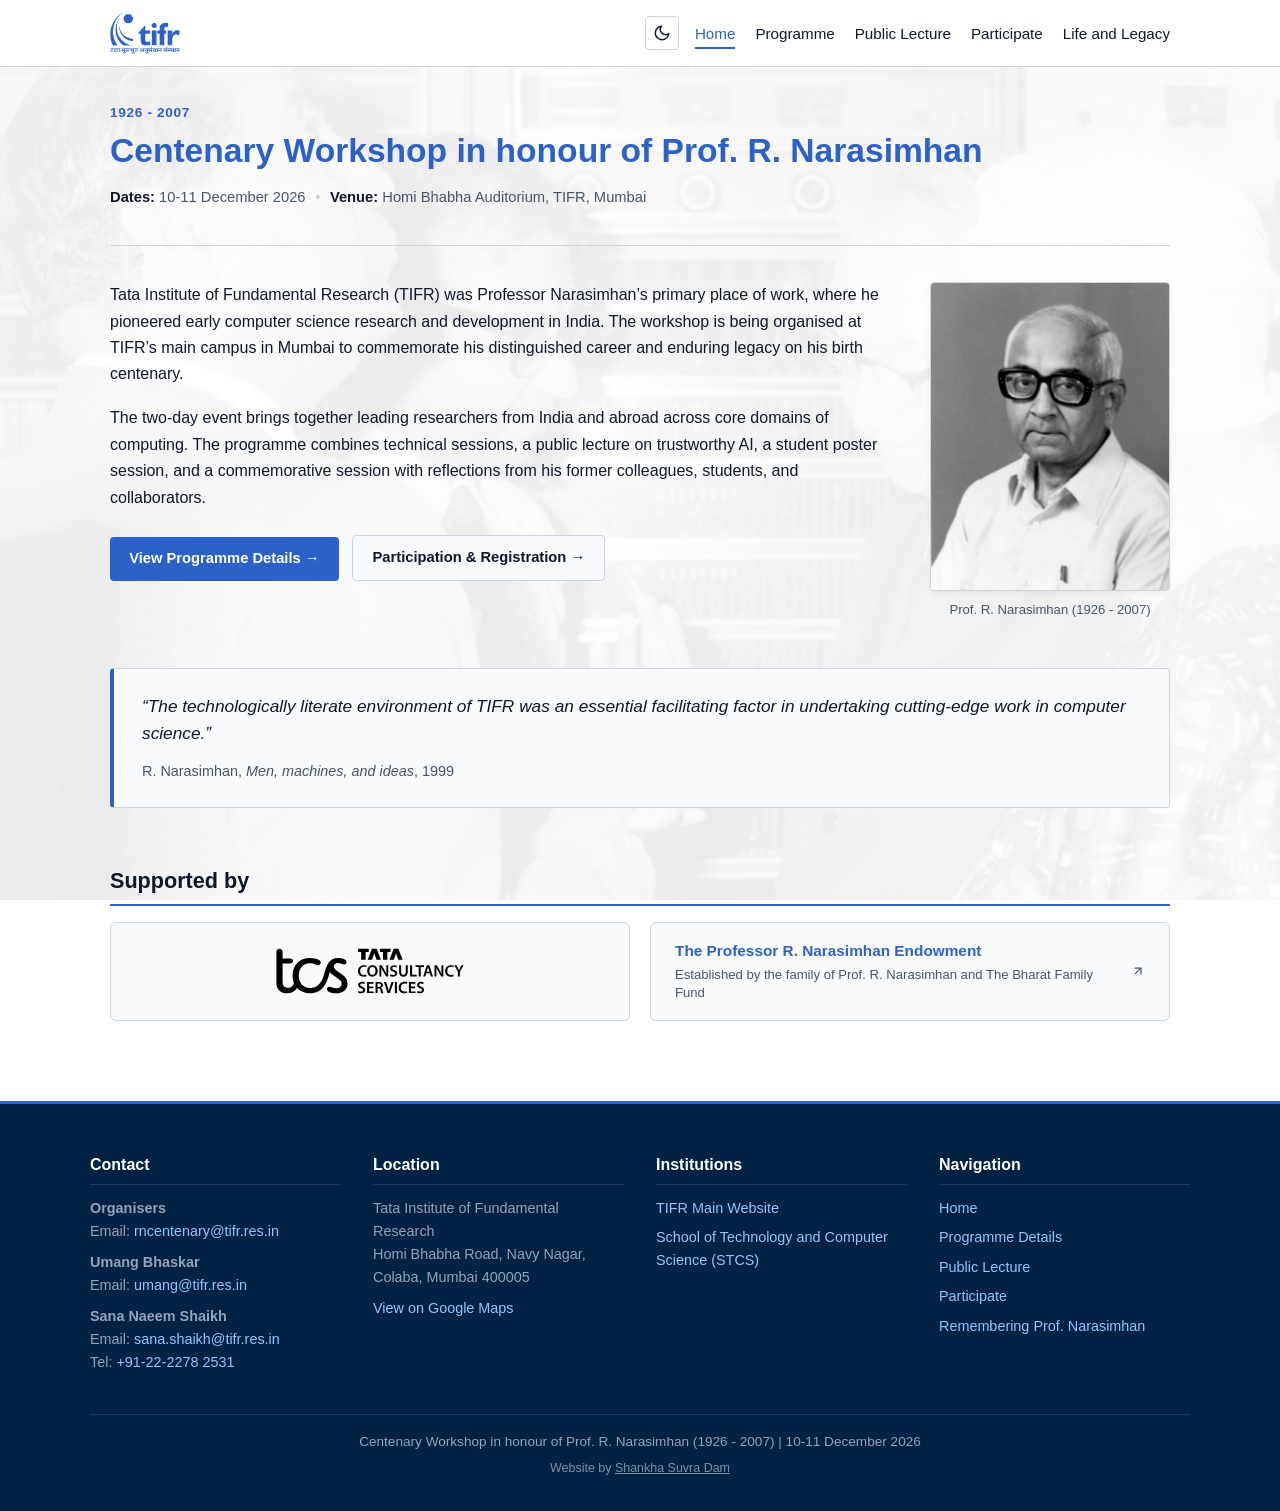
==== index.html @ ae679cc5 "🏳️add institutional colour (dark blue) + fix favicon" ====
<!doctype html>
<html lang="en" data-theme="light">
    <head>
        <meta charset="UTF-8" />
        <meta name="viewport" content="width=device-width, initial-scale=1.0" />
        <title>Centenary Workshop: Prof. R. Narasimhan (1926 - 2007) | TIFR Mumbai</title>
        <link rel="icon" type="image/svg+xml" href="assets/tifr-favicon.svg" id="site-favicon" />
        <link rel="stylesheet" href="css/style.css" />
    </head>
    <body data-page="home">
        <header class="site-header">
            <div class="nav-container">
                <a href="index.html" class="brand-link">
                    <img id="brand-logo" class="brand-logo" src="assets/tifr-logo-light.svg" alt="TIFR Logo" />
                </a>

                <div class="nav-controls">
                    <!-- Theme toggle: visible by default on both desktop and mobile -->
                    <button id="theme-toggle" class="theme-toggle-btn" type="button" aria-label="Switch to dark theme">
                        <!-- Sun icon (visible in dark mode) -->
                        <svg
                            class="theme-icon icon-sun"
                            width="18"
                            height="18"
                            viewBox="0 0 24 24"
                            fill="none"
                            stroke="currentColor"
                            stroke-width="2"
                            stroke-linecap="round"
                            stroke-linejoin="round"
                            aria-hidden="true"
                        >
                            <circle cx="12" cy="12" r="5"></circle>
                            <line x1="12" y1="1" x2="12" y2="3"></line>
                            <line x1="12" y1="21" x2="12" y2="23"></line>
                            <line x1="4.22" y1="4.22" x2="5.64" y2="5.64"></line>
                            <line x1="18.36" y1="18.36" x2="19.78" y2="19.78"></line>
                            <line x1="1" y1="12" x2="3" y2="12"></line>
                            <line x1="21" y1="12" x2="23" y2="12"></line>
                            <line x1="4.22" y1="19.78" x2="5.64" y2="18.36"></line>
                            <line x1="18.36" y1="5.64" x2="19.78" y2="4.22"></line>
                        </svg>
                        <!-- Moon crescent icon (visible in light mode) -->
                        <svg
                            class="theme-icon icon-moon"
                            width="18"
                            height="18"
                            viewBox="0 0 24 24"
                            fill="none"
                            stroke="currentColor"
                            stroke-width="2"
                            stroke-linecap="round"
                            stroke-linejoin="round"
                            aria-hidden="true"
                        >
                            <path d="M21 12.79A9 9 0 1 1 11.21 3 7 7 0 0 0 21 12.79z"></path>
                        </svg>
                    </button>

                    <!-- Mobile hamburger: only visible on smaller viewports -->
                    <button
                        id="menu-toggle"
                        class="mobile-menu-toggle"
                        type="button"
                        aria-label="Toggle menu"
                        aria-expanded="false"
                    >
                        &#9776;
                    </button>

                    <nav>
                        <ul id="primary-nav" class="nav-menu">
                            <li><a href="index.html" class="active">Home</a></li>
                            <li><a href="programme.html">Programme</a></li>
                            <li><a href="public-lecture.html">Public Lecture</a></li>
                            <li><a href="participate.html">Participate</a></li>
                            <li><a href="remembering.html">Life and Legacy</a></li>
                        </ul>
                    </nav>
                </div>
            </div>
        </header>

        <main id="main-content">
            <!-- Notice container controlled by js/notices.js -->
            <div id="notices-mount"></div>

            <header class="home-hero">
                <div class="hero-badge">1926 - 2007</div>
                <h1 class="hero-title">Centenary Workshop in honour of Prof. R. Narasimhan</h1>
                <div class="programme-details-bar">
                    <span class="detail-item"><strong>Dates:</strong> 10-11 December 2026</span>
                    <span class="detail-bullet" aria-hidden="true">&bull;</span>
                    <span class="detail-item"><strong>Venue:</strong> Homi Bhabha Auditorium, TIFR, Mumbai</span>
                </div>
            </header>

            <section class="home-intro-section">
                <div class="home-intro-text">
                    <p>
                        Tata Institute of Fundamental Research (TIFR) was Professor Narasimhan’s primary place of work,
                        where he pioneered early computer science research and development in India. The workshop is
                        being organised at TIFR’s main campus in Mumbai to commemorate his distinguished career and
                        enduring legacy on his birth centenary.
                    </p>
                    <p>
                        The two-day event brings together leading researchers from India and abroad across core domains
                        of computing. The programme combines technical sessions, a public lecture on trustworthy AI, a
                        student poster session, and a commemorative session with reflections from his former colleagues,
                        students, and collaborators.
                    </p>

                    <div class="home-action-row">
                        <a href="programme.html" class="btn-primary">View Programme Details &rarr;</a>
                        <a href="participate.html" class="btn-secondary">Participation & Registration &rarr;</a>
                    </div>
                </div>

                <div class="profile-figure-wrap">
                    <img src="assets/r_narasimhan_photo.jpg" alt="Prof. R. Narasimhan" class="profile-main-photo" />
                    <p class="figure-caption">Prof. R. Narasimhan (1926 - 2007)</p>
                </div>
            </section>

            <!-- Narasimhan Quote Block -->
            <section class="quote-section">
                <blockquote class="narasimhan-quote">
                    <p>
                        “The technologically literate environment of TIFR was an essential facilitating factor in
                        undertaking cutting-edge work in computer science.”
                    </p>
                    <cite>R. Narasimhan, <em>Men, machines, and ideas</em>, 1999</cite>
                </blockquote>
            </section>

            <!-- Dynamic Sponsors Strip -->
            <div id="sponsors-mount"></div>
        </main>

        <footer class="site-footer">
            <div class="footer-container">
                <div class="footer-col">
                    <h4>Contact</h4>
                    <p>
                        <strong>Organisers</strong><br />Email:
                        <a href="mailto:rncentenary@tifr.res.in">rncentenary@tifr.res.in</a>
                    </p>

                    <p>
                        <strong>Umang Bhaskar</strong><br />Email:
                        <a href="mailto:umang@tifr.res.in">umang@tifr.res.in</a>
                    </p>
                    <p>
                        <strong>Sana Naeem Shaikh</strong><br />Email:
                        <a href="mailto:sana.shaikh@tifr.res.in">sana.shaikh@tifr.res.in</a><br />Tel:
                        <a href="tel:+912222782531">+91-22-2278 2531</a>
                    </p>
                </div>

                <div class="footer-col">
                    <h4>Location</h4>
                    <p>
                        Tata Institute of Fundamental Research<br />Homi Bhabha Road, Navy Nagar, Colaba, Mumbai 400005
                    </p>
                    <p>
                        <a href="https://maps.app.goo.gl/NHsNqvXtUPAAAsdW9" target="_blank" rel="noopener noreferrer"
                            >View on Google Maps</a
                        >
                    </p>
                </div>

                <div class="footer-col">
                    <h4>Institutions</h4>
                    <ul>
                        <li>
                            <a href="https://www.tifr.res.in" target="_blank" rel="noopener noreferrer"
                                >TIFR Main Website</a
                            >
                        </li>
                        <li>
                            <a href="https://www.tcs.tifr.res.in/web/" target="_blank" rel="noopener noreferrer"
                                >School of Technology and Computer Science (STCS)</a
                            >
                        </li>
                    </ul>
                </div>

                <div class="footer-col">
                    <h4>Navigation</h4>
                    <ul>
                        <li><a href="index.html">Home</a></li>
                        <li><a href="programme.html">Programme Details</a></li>
                        <li><a href="public-lecture.html">Public Lecture</a></li>
                        <li><a href="participate.html">Participate</a></li>
                        <li><a href="remembering.html">Remembering Prof. Narasimhan</a></li>
                    </ul>
                </div>
            </div>

            <div class="footer-bottom">
                <p>Centenary Workshop in honour of Prof. R. Narasimhan (1926 - 2007) | 10-11 December 2026</p>
                <p class="footer-credit">
                    Website by
                    <a href="https://spidermath.github.io/" target="_blank" rel="noopener noreferrer"
                        >Shankha Suvra Dam</a
                    >
                </p>
            </div>
        </footer>

        <script src="js/theme.js"></script>
        <script src="js/notices.js"></script>
        <script src="js/data.js"></script>
        <script src="js/sponsors.js"></script>
    </body>
</html>
---- css/style.css ----
/* Color tokens and theme variables */
:root {
  /* Institutional Blue */
  --color-tifr-blue: #2c61c8;
  /* Interactive accents and hovers */
  --color-accent-blue: #2c61c8;
  --color-accent-hover: #1f4bb0;

  /* Light theme defaults */
  --bg-page: #ffffff;
  --bg-surface: #f8fafc;
  --text-main: #0f172a;
  --text-muted: #475569;
  --border-color: #cbd5e1;
  --nav-bg: #ffffff;
  --footer-bg: #002244;
  --footer-text: #e2e8f0;
  --footer-muted: #94a3b8;
}

[data-theme="dark"] {
  --bg-page: #18202c;
  --bg-surface: #222c3c;
  --text-main: #f1f5f9;
  --text-muted: #94a3b8;
  --border-color: #334155;
  --nav-bg: #18202c;
  --footer-bg: #101620;
  --footer-text: #f1f5f9;
  --footer-muted: #94a3b8;
}

/* Reset and base typography */
* {
  box-sizing: border-box;
  margin: 0;
  padding: 0;
}

body {
  font-family: -apple-system, BlinkMacSystemFont, "Segoe UI", Roboto, Helvetica, Arial, sans-serif;
  background-color: var(--bg-page);
  color: var(--text-main);
  line-height: 1.6;
  min-height: 100vh;
  display: flex;
  flex-direction: column;
}

main {
  flex: 1;
  width: 100%;
  max-width: 1100px;
  margin: 0 auto;
  padding: 2rem 1.25rem;
}

a {
  color: var(--color-accent-blue);
  text-decoration: none;
}

a:hover,
a:focus {
  text-decoration: underline;
}

/* Navbar */
.site-header {
  background-color: var(--nav-bg);
  border-bottom: 1px solid var(--border-color);
  position: sticky;
  top: 0;
  z-index: 100;
}

.nav-container {
  max-width: 1100px;
  margin: 0 auto;
  padding: 0.75rem 1.25rem;
  display: flex;
  align-items: center;
  justify-content: space-between;
}

.brand-link {
  display: flex;
  align-items: center;
}

.brand-logo {
  height: 42px;
  width: auto;
  display: block;
}

.nav-controls {
  display: flex;
  align-items: center;
  gap: 1rem;
}

.nav-menu {
  display: flex;
  list-style: none;
  gap: 1.25rem;
  align-items: center;
}

.nav-menu a {
  color: var(--text-main);
  font-size: 0.95rem;
  font-weight: 500;
  padding: 0.35rem 0;
}

.nav-menu a:hover,
.nav-menu a.active {
  color: var(--color-accent-blue);
  text-decoration: none;
  border-bottom: 2px solid var(--color-accent-blue);
}

/* Theme button: permanently visible on desktop and mobile */
.theme-toggle-btn {
  background: none;
  border: 1px solid var(--border-color);
  color: var(--text-main);
  padding: 0.45rem;
  border-radius: 4px;
  cursor: pointer;
  display: inline-flex;
  align-items: center;
  justify-content: center;
  line-height: 0;
}

.theme-toggle-btn:hover {
  border-color: var(--color-accent-blue);
  color: var(--color-accent-blue);
}

.theme-icon {
  display: block;
}

[data-theme="light"] .icon-sun {
  display: none;
}

[data-theme="light"] .icon-moon {
  display: block;
}

[data-theme="dark"] .icon-sun {
  display: block;
}

[data-theme="dark"] .icon-moon {
  display: none;
}

/* Mobile hamburger button */
.mobile-menu-toggle {
  display: none;
  background: none;
  border: 1px solid var(--border-color);
  color: var(--text-main);
  padding: 0.4rem 0.65rem;
  border-radius: 4px;
  font-size: 1rem;
  cursor: pointer;
}

/* Footer */
.site-footer {
  background-color: var(--footer-bg);
  color: var(--footer-text);
  border-top: 3px solid var(--color-tifr-blue);
  padding: 3rem 1.25rem 2rem;
  font-size: 0.9rem;
}

.footer-container {
  max-width: 1100px;
  margin: 0 auto;
  display: grid;
  grid-template-columns: repeat(auto-fit, minmax(240px, 1fr));
  gap: 2rem;
}

.footer-col h4 {
  font-size: 1rem;
  margin-bottom: 0.75rem;
  color: #ffffff;
  border-bottom: 1px solid #1e3a5f;
  padding-bottom: 0.4rem;
}

.footer-col p {
  color: var(--footer-muted);
  margin-bottom: 0.5rem;
}

.footer-col ul {
  list-style: none;
}

.footer-col ul li {
  margin-bottom: 0.4rem;
}

.footer-col a {
  color: #93c5fd;
}

.footer-col a:hover {
  text-decoration: underline;
}

.footer-bottom {
    max-width: 1100px;
    margin: 2rem auto 0;
    padding-top: 1rem;
    border-top: 1px solid #1e3a5f;
    text-align: center;
    color: var(--footer-muted);
    font-size: 0.85rem;
}

.footer-credit {
    margin-top: 0.35rem;
    font-size: 0.78rem;
    color: var(--footer-muted);
    opacity: 0.85;
}

.footer-credit a {
    color: var(--footer-muted);
    text-decoration: underline;
}

.footer-credit a:hover {
    color: #ffffff;
}

/* Mobile responsive layout */
@media (max-width: 768px) {
  .mobile-menu-toggle {
    display: block;
  }

  .nav-menu {
    display: none;
    position: absolute;
    top: 100%;
    left: 0;
    width: 100%;
    background-color: var(--nav-bg);
    border-bottom: 1px solid var(--border-color);
    flex-direction: column;
    align-items: flex-start;
    padding: 1rem 1.25rem;
    gap: 0.75rem;
  }

  .nav-menu.open {
    display: flex;
  }

  .nav-menu a {
    width: 100%;
    padding: 0.5rem 0;
  }
}

/* Programme Page Layout */
.programme-header {
  margin-bottom: 2rem;
  padding-bottom: 1.25rem;
  border-bottom: 1px solid var(--border-color);
}

.page-title {
  font-size: 1.85rem;
  color: var(--color-tifr-blue);
  margin-bottom: 0.35rem;
}

[data-theme="dark"] .page-title {
  color: #93c5fd;
}

.programme-details-bar {
  display: flex;
  flex-wrap: wrap;
  align-items: center;
  gap: 0.6rem;
  color: var(--text-muted);
  font-size: 0.92rem;
  margin-bottom: 1rem;
}

.detail-item strong {
  color: var(--text-main);
}

.detail-bullet {
  color: var(--border-color);
}

.section-jump-nav {
  display: inline-flex;
  align-items: center;
  gap: 0.5rem;
  font-size: 0.9rem;
  background-color: var(--bg-surface);
  border: 1px solid var(--border-color);
  padding: 0.35rem 0.75rem;
  border-radius: 3px;
}

.section-jump-nav span {
  color: var(--text-muted);
}

.jump-separator {
  color: var(--border-color);
}

.programme-block {
  margin-bottom: 3rem;
}

.section-heading {
  font-size: 1.35rem;
  color: var(--text-main);
  margin-bottom: 1rem;
  padding-bottom: 0.35rem;
  border-bottom: 2px solid var(--color-accent-blue);
}

/* Compact Timetable Schedule */
.day-group {
  margin-bottom: 2rem;
}

.day-title {
  font-size: 1.05rem;
  font-weight: 600;
  background-color: var(--bg-surface);
  padding: 0.5rem 0.75rem;
  border: 1px solid var(--border-color);
  border-bottom: none;
  color: var(--text-main);
}

.timetable {
  width: 100%;
  border-collapse: collapse;
  font-size: 0.92rem;
  border: 1px solid var(--border-color);
}

.timetable tr {
  border-bottom: 1px solid var(--border-color);
}

.timetable tr:last-child {
  border-bottom: none;
}

.timetable td {
  padding: 0.55rem 0.75rem;
  vertical-align: top;
}

.timetable-time {
  width: 130px;
  font-weight: 600;
  color: var(--color-tifr-blue);
  white-space: nowrap;
  font-variant-numeric: tabular-nums;
  border-right: 1px solid var(--border-color);
}

[data-theme="dark"] .timetable-time {
  color: #93c5fd;
}

.timetable-title {
  color: var(--text-main);
}

.timetable-speaker {
  margin-top: 0.2rem;
  font-size: 0.85rem;
  color: var(--text-muted);
}

.timetable-speaker a {
  color: var(--color-accent-blue);
}

/* Style for break rows (lunch, tea) */
.timetable tr.break-row {
  background-color: var(--bg-surface);
}

.timetable tr.break-row .timetable-title {
  color: var(--text-muted);
  font-style: italic;
}

/* Confirmed Speakers Directory */
.speakers-grid {
  display: grid;
  grid-template-columns: repeat(auto-fill, minmax(220px, 1fr));
  gap: 1rem;
}

.speaker-card {
  background-color: var(--bg-surface);
  border: 1px solid var(--border-color);
  border-radius: 6px;
  padding: 1.1rem 0.85rem;
  display: flex;
  flex-direction: column;
  align-items: center;
  text-align: center;
  transition: outline 0.15s ease, border-color 0.15s ease;
}

.speaker-card.highlighted {
  border-color: var(--color-accent-blue);
  outline: 2px solid var(--color-accent-blue);
}

.speaker-photo {
  width: 100px;
  height: 100px;
  border-radius: 50%;
  object-fit: cover;
  background-color: var(--bg-page);
  margin-bottom: 0.75rem;
  border: 2px solid var(--color-accent-blue);
  padding: 3px;
}

.speaker-name {
  font-size: 0.95rem;
  font-weight: 600;
  color: var(--text-main);
  margin-bottom: 0.25rem;
  line-height: 1.3;
}

.speaker-web-pill {
  display: inline-flex;
  align-items: center;
  gap: 0.35rem;
  margin-top: 0.75rem;
  padding: 0.3rem 0.65rem;
  font-size: 0.78rem;
  font-weight: 500;
  color: var(--color-accent-blue);
  background-color: var(--bg-page);
  border: 1px solid var(--border-color);
  border-radius: 4px;
  text-decoration: none;
  transition: border-color 0.15s ease, background-color 0.15s ease;
}

.speaker-web-pill:hover {
  border-color: var(--color-accent-blue);
  background-color: var(--bg-surface);
  text-decoration: none;
}

.speaker-web-pill svg {
  flex-shrink: 0;
}

.speaker-affiliation {
  font-size: 0.82rem;
  color: var(--text-muted);
  line-height: 1.35;
}

@media (max-width: 600px) {
  .timetable-time {
    width: 105px;
    font-size: 0.85rem;
    padding: 0.5rem;
  }

  .timetable td {
    padding: 0.5rem;
  }

  .speakers-grid {
    grid-template-columns: repeat(2, 1fr);
  }
}

/* Participation Tracks Layout */
.participation-grid {
  display: grid;
  /* grid-template-columns: repeat(auto-fit, minmax(320px, 1fr)); */
  gap: 1.5rem;
  margin-top: 1rem;
}

.track-card {
  background-color: var(--bg-surface);
  border: 1px solid var(--border-color);
  border-radius: 6px;
  padding: 1.5rem;
  display: flex;
  flex-direction: column;
}

.track-title {
  font-size: 1.25rem;
  color: var(--text-main);
  margin-bottom: 0.6rem;
}

.track-description {
  font-size: 0.92rem;
  color: var(--text-muted);
  line-height: 1.5;
  margin-bottom: 1rem;
}

.track-policy-box {
  font-size: 0.88rem;
  background-color: var(--bg-page);
  border: 1px solid var(--border-color);
  border-left: 3px solid var(--border-color);
  padding: 0.75rem 0.9rem;
  border-radius: 3px;
  margin-bottom: 1.5rem;
  color: var(--text-main);
}

.poster-rules-list {
  padding-left: 1.25rem;
  margin-top: 0.5rem;
  display: flex;
  flex-direction: column;
  gap: 0.45rem;
}

.poster-rules-list li {
  line-height: 1.45;
}

.btn-primary {
  display: inline-block;
  text-align: center;
  background-color: var(--color-tifr-blue);
  color: #ffffff;
  padding: 0.65rem 1.2rem;
  border-radius: 4px;
  font-size: 0.92rem;
  font-weight: 600;
  text-decoration: none;
  margin-top: auto;
  transition: background-color 0.15s ease;
}

.btn-primary:hover,
.btn-primary:focus {
  background-color: var(--color-accent-hover);
  color: #ffffff;
  text-decoration: none;
}

[data-theme="dark"] .btn-primary {
  background-color: var(--color-accent-blue);
  color: #ffffff;
}

[data-theme="dark"] .btn-primary:hover {
  background-color: var(--color-accent-hover);
}

/* Venue Section Layout */
.venue-layout {
  display: grid;
  grid-template-columns: 1fr 1fr;
  gap: 1.5rem;
  align-items: start;
}

.venue-info h3 {
  font-size: 1.15rem;
  color: var(--text-main);
  margin-bottom: 0.4rem;
}

.venue-address {
  font-size: 0.92rem;
  color: var(--text-muted);
  line-height: 1.5;
  margin-bottom: 1rem;
}

.venue-notice {
  font-size: 0.88rem;
  background-color: var(--bg-surface);
  border: 1px solid var(--border-color);
  padding: 0.75rem;
  border-radius: 3px;
  color: var(--text-main);
  margin-bottom: 1rem;
}

.venue-links a {
  font-size: 0.92rem;
  font-weight: 500;
}

.map-wrapper {
  width: 100%;
  height: 280px;
  border: 1px solid var(--border-color);
  border-radius: 4px;
  overflow: hidden;
}

.map-wrapper iframe {
  width: 100%;
  height: 100%;
  border: 0;
  display: block;
}

/* Accommodation Table */
.accommodation-note {
    font-size: 0.92rem;
    color: var(--text-muted);
    margin-bottom: 1rem;
    line-height: 1.5;
}

.accommodation-regions-list {
    list-style: none;
    margin-bottom: 1.75rem;
    display: flex;
    flex-direction: column;
    gap: 0.55rem;
}

.accommodation-regions-list li {
    font-size: 0.92rem;
    color: var(--text-muted);
    line-height: 1.5;
    padding-left: 0.85rem;
    border-left: 2px solid var(--color-accent-blue);
}

.accommodation-regions-list li strong {
    color: var(--text-main);
}

.accommodation-subheading {
    font-size: 1.05rem;
    color: var(--color-tifr-blue);
    margin-top: 1.5rem;
    margin-bottom: 0.5rem;
}

[data-theme="dark"] .accommodation-subheading {
    color: #93c5fd;
}

.hotel-table {
    text-align: left;
}

.hotel-table th {
  background-color: var(--bg-surface);
  padding: 0.6rem 0.75rem;
  font-size: 0.88rem;
  font-weight: 600;
  border-bottom: 2px solid var(--border-color);
  color: var(--text-main);
}

.hotel-th-name { width: 45%; }
.hotel-th-area { width: 35%; }
.hotel-th-dist { width: 20%; }

@media (max-width: 768px) {
  .venue-layout {
    grid-template-columns: 1fr;
  }

  .map-wrapper {
    height: 240px;
  }
}

body {
  position: relative;
  /* Keep existing body rules */
}

body::before {
  content: "";
  position: fixed;
  top: 0;
  left: 0;
  width: 100vw;
  height: 100vh;
  z-index: -1;
  pointer-events: none;

  /* Path to the chosen archival image */
  background-image: url("../assets/narasimhan-at-tifr-1.jpg");
  background-size: cover;
  background-position: center center;
  background-repeat: no-repeat;
  filter: grayscale(100%);
  opacity: 0.08; /* Keeps the photo exceptionally faint like an architectural watermark */
}

/* Public Lecture Keynote Card */
.lecture-card {
  background-color: var(--bg-surface);
  border: 1px solid var(--border-color);
  border-top: 4px solid var(--color-tifr-blue);
  border-radius: 6px;
  padding: 2rem;
  margin-top: 1.5rem;
}

[data-theme="dark"] .lecture-card {
  border-top-color: var(--color-accent-blue);
}

.lecture-header {
  margin-bottom: 2rem;
  padding-bottom: 1.5rem;
  border-bottom: 1px solid var(--border-color);
}

.lecture-label {
  font-size: 0.85rem;
  font-weight: 600;
  text-transform: uppercase;
  letter-spacing: 0.05em;
  color: var(--color-accent-blue);
  margin-bottom: 0.5rem;
}

.lecture-title {
  font-size: 1.6rem;
  line-height: 1.35;
  color: var(--text-main);
  margin-bottom: 0.75rem;
}

.lecture-speaker-byline {
  display: flex;
  flex-direction: column;
  gap: 0.2rem;
  font-size: 1.05rem;
  color: var(--text-main);
}

.lecture-speaker-byline span {
  font-size: 0.92rem;
  color: var(--text-muted);
}

.lecture-section {
  margin-bottom: 2rem;
}

.lecture-section:last-child {
  margin-bottom: 0;
}

.lecture-section-heading {
  font-size: 1.15rem;
  color: var(--color-tifr-blue);
  margin-bottom: 0.75rem;
  padding-bottom: 0.25rem;
  border-bottom: 1px solid var(--border-color);
}

[data-theme="dark"] .lecture-section-heading {
  color: #93c5fd;
}

.lecture-abstract {
  font-size: 0.95rem;
  line-height: 1.65;
  color: var(--text-main);
}

/* Speaker Profile Layout */
.speaker-profile-layout {
  display: grid;
  grid-template-columns: 160px 1fr;
  gap: 2rem;
  align-items: start;
  margin-top: 1rem;
}

.speaker-profile-media {
  display: flex;
  flex-direction: column;
  align-items: center;
  gap: 0.75rem;
}

.speaker-profile-photo {
  width: 140px;
  height: 140px;
  border-radius: 50%;
  object-fit: cover;
  background-color: var(--bg-page);
  border: 3px solid var(--color-accent-blue);
  padding: 4px;
}

.speaker-profile-bio {
  font-size: 0.95rem;
  line-height: 1.65;
  color: var(--text-main);
}

.speaker-profile-bio p {
  margin-bottom: 0.85rem;
}

.speaker-profile-bio p:last-child {
  margin-bottom: 0;
}

@media (max-width: 640px) {
  .lecture-card {
    padding: 1.25rem;
  }

  .lecture-title {
    font-size: 1.35rem;
  }

  .speaker-profile-layout {
    grid-template-columns: 1fr;
    gap: 1.25rem;
  }

  .speaker-profile-media {
    flex-direction: row;
    justify-content: flex-start;
    gap: 1.25rem;
  }

  .speaker-profile-photo {
    width: 90px;
    height: 90px;
  }
}

/* Announcement Banners */
.notices-container {
  display: flex;
  flex-direction: column;
  gap: 0.75rem;
  margin-bottom: 2rem;
}

.announcement-banner {
  background-color: var(--bg-surface);
  border: 1px solid var(--border-color);
  border-left: 4px solid var(--color-accent-blue);
  border-radius: 4px;
  padding: 0.65rem 1rem;
  display: flex;
  align-items: center;
  gap: 0.75rem;
  font-size: 0.92rem;
}

.announcement-tag {
  background-color: var(--color-accent-blue);
  color: #ffffff;
  font-size: 0.75rem;
  font-weight: 700;
  text-transform: uppercase;
  letter-spacing: 0.04em;
  padding: 0.15rem 0.5rem;
  border-radius: 3px;
  flex-shrink: 0;
}

.announcement-text {
  color: var(--text-main);
  line-height: 1.45;
}

.announcement-text a {
  color: var(--color-accent-blue);
  font-weight: 500;
  text-decoration: underline;
}

.announcement-text a:hover {
  color: var(--color-accent-hover);
}

/* Home Hero Section */
.home-hero {
  margin-bottom: 2.25rem;
  padding-bottom: 1.25rem;
  border-bottom: 1px solid var(--border-color);
}

.hero-badge {
  display: inline-block;
  font-size: 0.85rem;
  font-weight: 600;
  color: var(--color-accent-blue);
  letter-spacing: 0.05em;
  margin-bottom: 0.4rem;
}

.hero-title {
  font-size: 2.1rem;
  line-height: 1.25;
  color: var(--color-tifr-blue);
  margin-bottom: 0.85rem;
}

[data-theme="dark"] .hero-title {
  color: #93c5fd;
}

/* Home Intro Section */
.home-intro-section {
  display: grid;
  grid-template-columns: 1fr 240px;
  gap: 2.5rem;
  align-items: start;
  margin-bottom: 3rem;
}

.profile-figure-wrap {
  text-align: center;
}

.profile-main-photo {
  width: 100%;
  max-width: 240px;
  height: auto;
  border-radius: 4px;
  border: 1px solid var(--border-color);
  box-shadow: 0 2px 6px rgba(0, 0, 0, 0.06);
  background-color: var(--bg-surface);
  display: block;
}

.figure-caption {
  font-size: 0.82rem;
  color: var(--text-muted);
  margin-top: 0.5rem;
}

.home-intro-text p {
  font-size: 1rem;
  line-height: 1.65;
  color: var(--text-main);
  margin-bottom: 1.1rem;
}

.home-action-row {
  display: flex;
  flex-wrap: wrap;
  gap: 0.85rem;
  margin-top: 1.5rem;
}

.btn-secondary {
  display: inline-block;
  text-align: center;
  background-color: var(--bg-surface);
  color: var(--text-main);
  border: 1px solid var(--border-color);
  padding: 0.65rem 1.2rem;
  border-radius: 4px;
  font-size: 0.92rem;
  font-weight: 600;
  text-decoration: none;
  transition: border-color 0.15s ease, background-color 0.15s ease;
}

.btn-secondary:hover,
.btn-secondary:focus {
  border-color: var(--color-accent-blue);
  background-color: var(--bg-page);
  color: var(--color-accent-blue);
  text-decoration: none;
}

/* Quote Section */
.quote-section {
  margin-top: 2rem;
  margin-bottom: 2rem;
}

.narasimhan-quote {
  background-color: var(--bg-surface);
  border: 1px solid var(--border-color);
  border-left: 4px solid var(--color-tifr-blue);
  border-radius: 4px;
  padding: 1.5rem 1.75rem;
}

[data-theme="dark"] .narasimhan-quote {
  border-left-color: var(--color-accent-blue);
}

.narasimhan-quote p {
  font-size: 1.08rem;
  font-style: italic;
  line-height: 1.6;
  color: var(--text-main);
  margin-bottom: 0.75rem;
}

.narasimhan-quote cite {
  display: block;
  font-size: 0.9rem;
  font-style: normal;
  color: var(--text-muted);
}

/* Responsive adjustments for home */
@media (max-width: 768px) {
  .home-intro-section {
    grid-template-columns: 1fr;
    gap: 1.5rem;
  }

  .profile-figure-wrap {
    max-width: 200px;
    margin: 0 auto;
  }

  .hero-title {
    font-size: 1.65rem;
  }

  .announcement-banner {
    flex-direction: column;
    align-items: flex-start;
    gap: 0.4rem;
  }
}

/* Life and Legacy Page Layout */
.legacy-lead-text {
  font-size: 1.05rem;
  line-height: 1.65;
  color: var(--text-main);
  max-width: 900px;
}

.legacy-block {
  margin-bottom: 3rem;
}

/* Early Life + Portrait Layout */
.legacy-intro-wrap {
  overflow: hidden;
}

.legacy-portrait-figure {
  float: right;
  width: 200px;
  margin: 0.25rem 0 1rem 1.5rem;
  text-align: center;
}

.legacy-portrait-img {
  width: 100%;
  height: auto;
  border-radius: 4px;
  border: 1px solid var(--border-color);
  box-shadow: 0 2px 6px rgba(0, 0, 0, 0.06);
  background-color: var(--bg-surface);
  display: block;
}

.legacy-portrait-caption {
  font-size: 0.8rem;
  color: var(--text-muted);
  margin-top: 0.45rem;
}

.legacy-intro-wrap p {
  font-size: 0.98rem;
  line-height: 1.65;
  color: var(--text-main);
  margin-bottom: 1rem;
}

.legacy-intro-wrap p:last-child {
  margin-bottom: 0;
}

@media (max-width: 600px) {
  .legacy-portrait-figure {
    width: 135px;
    margin: 0.25rem 0 0.75rem 1rem;
  }
}

.legacy-body-text p {
  font-size: 0.98rem;
  line-height: 1.65;
  color: var(--text-main);
  margin-bottom: 1rem;
}

.legacy-body-text p:last-child {
  margin-bottom: 0;
}

/* Interspersed Pull Quotes */
.legacy-pull-quote {
  margin: 2.5rem 0;
  padding: 1.25rem 1.5rem;
  background-color: var(--bg-surface);
  border: 1px solid var(--border-color);
  border-left: 3px solid var(--color-accent-blue);
  border-radius: 4px;
}

.legacy-pull-quote .quote-rule {
  display: none;
}

.legacy-pull-quote blockquote p {
  font-size: 1.08rem;
  font-style: italic;
  line-height: 1.6;
  color: var(--text-main);
  margin-bottom: 0.5rem;
}

.legacy-pull-quote cite {
  display: block;
  font-size: 0.88rem;
  font-style: normal;
  color: var(--text-muted);
}

/* Smooth-Scrolling Archival Carousel */
.archival-carousel {
  background-color: var(--bg-surface);
  border: 1px solid var(--border-color);
  border-radius: 6px;
  overflow: hidden;
  max-width: 820px;
  margin: 0 auto;
}

.carousel-viewport {
  position: relative;
  width: 100%;
  height: 440px;
  background-color: #000000;
  overflow: hidden;
}

.carousel-track {
  display: flex;
  width: 100%;
  height: 100%;
  transition: transform 0.45s ease-in-out;
}

.carousel-slide {
  min-width: 100%;
  height: 100%;
  flex-shrink: 0;
  display: flex;
  align-items: center;
  justify-content: center;
}

.carousel-slide img {
  width: 100%;
  height: 100%;
  object-fit: contain;
  display: block;
}

.carousel-controls-bar {
  display: flex;
  justify-content: space-between;
  align-items: center;
  padding: 0.5rem 1rem;
  background-color: var(--bg-surface);
  border-top: 1px solid var(--border-color);
}

.carousel-btn {
  background: var(--bg-page);
  border: 1px solid var(--border-color);
  color: var(--text-main);
  padding: 0.35rem 0.85rem;
  border-radius: 3px;
  font-size: 0.85rem;
  cursor: pointer;
  transition: border-color 0.15s ease, color 0.15s ease;
}

.carousel-btn:hover {
  border-color: var(--color-accent-blue);
  color: var(--color-accent-blue);
}

.carousel-counter {
  font-size: 0.85rem;
  font-variant-numeric: tabular-nums;
  color: var(--text-muted);
}

.carousel-caption-container {
  padding: 0.75rem 1rem;
  background-color: var(--bg-page);
  border-top: 1px solid var(--border-color);
}

.carousel-caption-text {
  font-size: 0.88rem;
  line-height: 1.5;
  color: var(--text-muted);
  min-height: 2.7em;
}

/* Visual Vertical Timeline */
.visual-timeline {
  position: relative;
  padding-left: 2rem;
  margin-top: 1.5rem;
}

.visual-timeline::before {
  content: "";
  position: absolute;
  left: 6px;
  top: 6px;
  bottom: 6px;
  width: 2px;
  background-color: var(--border-color);
}

.timeline-node {
  position: relative;
  margin-bottom: 1.75rem;
}

.timeline-node:last-child {
  margin-bottom: 0;
}

.timeline-node::before {
  content: "";
  position: absolute;
  left: -2rem;
  top: 0.25rem;
  width: 14px;
  height: 14px;
  border-radius: 50%;
  background-color: var(--bg-page);
  border: 3px solid var(--color-accent-blue);
  box-sizing: border-box;
}

.timeline-year {
  font-weight: 700;
  font-size: 0.95rem;
  color: var(--color-accent-blue);
  font-variant-numeric: tabular-nums;
  margin-bottom: 0.15rem;
}

.timeline-text {
  font-size: 0.94rem;
  line-height: 1.45;
  color: var(--text-main);
}

@media (max-width: 768px) {
  .legacy-text-columns,
  .legacy-two-col,
  .commemorative-quotes-grid {
    grid-template-columns: 1fr;
    gap: 1.5rem;
  }

  .carousel-viewport {
    height: 280px;
  }
}

/* Umbrella Session Banner Row */
.umbrella-title {
  font-weight: 700;
  font-size: 0.98rem;
  color: var(--color-tifr-blue);
  margin-bottom: 0.45rem;
}

[data-theme="dark"] .umbrella-title {
  color: #93c5fd;
}

.subtalks-list {
  margin-top: 0.6rem;
  padding-left: 0.85rem;
  border-left: 2px solid var(--color-accent-blue);
  display: flex;
  flex-direction: column;
  gap: 0.85rem;
}

.subtalk-item {
  font-size: 0.9rem;
  line-height: 1.45;
}

.subtalk-title {
  color: var(--text-main);
  font-size: 0.92rem;
  line-height: 1.35;
}

.subtalk-speaker {
  font-size: 0.84rem;
  color: var(--text-muted);
  margin-top: 0.15rem;
}

.subtalk-speaker a {
  color: var(--color-accent-blue);
}

/* Collapsible Abstract */
.subtalk-abstract-details {
  margin-top: 0.25rem;
}

.subtalk-abstract-details summary {
  font-size: 0.78rem;
  color: var(--color-accent-blue);
  cursor: pointer;
  user-select: none;
  display: inline-block;
}

.subtalk-abstract-details summary:hover {
  text-decoration: underline;
}

.subtalk-abstract-body {
  margin-top: 0.35rem;
  padding: 0.5rem 0.75rem;
  background-color: var(--bg-page);
  border: 1px solid var(--border-color);
  border-radius: 3px;
  font-size: 0.82rem;
  line-height: 1.5;
  color: var(--text-muted);
}

/* Sponsorship & Institutional Support Grid */
.sponsors-section {
    margin-top: 3.5rem;
}

.sponsors-grid {
    display: grid;
    grid-template-columns: repeat(auto-fit, minmax(300px, 1fr));
    gap: 1.25rem;
    margin-top: 1rem;
}

.sponsor-card {
    background-color: var(--bg-surface);
    border: 1px solid var(--border-color);
    border-radius: 6px;
    padding: 1.15rem 1.5rem;
    min-height: 86px;
    display: flex;
    align-items: center;
    justify-content: space-between;
    text-decoration: none;
    transition: border-color 0.15s ease, background-color 0.15s ease;
}

.sponsor-card:hover {
    border-color: var(--color-accent-blue);
    background-color: var(--bg-page);
    text-decoration: none;
}

/* Optical crop frame for square logo SVGs */
.sponsor-logo-frame {
    width: 100%;
    height: 58px;
    display: flex;
    align-items: center;
    justify-content: center;
    overflow: hidden;
}

.sponsor-logo-img {
    width: 210px;
    height: 210px;
    flex-shrink: 0;
    object-fit: contain;
    display: block;
}

/* Theme-swapping for logos */
.logo-light {
    display: block;
}

.logo-dark {
    display: none;
}

[data-theme="dark"] .logo-light {
    display: none;
}

[data-theme="dark"] .logo-dark {
    display: block;
}

/* Endowment Typography Lockup */
.sponsor-text-lockup {
  display: flex;
  flex-direction: column;
  gap: 0.25rem;
}

.sponsor-card-title {
  font-size: 0.96rem;
  font-weight: 600;
  color: var(--color-tifr-blue);
  line-height: 1.35;
}

[data-theme="dark"] .sponsor-card-title {
  color: #93c5fd;
}

.sponsor-card-sub {
  font-size: 0.82rem;
  color: var(--text-muted);
  line-height: 1.35;
}

.sponsor-external-icon {
  flex-shrink: 0;
  color: var(--text-muted);
  margin-left: 0.75rem;
  transition: color 0.15s ease, transform 0.15s ease;
}

.sponsor-card:hover .sponsor-external-icon {
  color: var(--color-accent-blue);
  transform: translate(2px, -2px);
}

/* Mobile responsive adjustments */
@media (max-width: 680px) {
  .sponsors-grid {
    grid-template-columns: 1fr;
    gap: 0.85rem;
  }

  .sponsor-card {
    padding: 1rem 1.25rem;
    min-height: 76px;
  }

  .sponsor-logo-frame {
    height: 52px;
  }

  .sponsor-logo-img {
    width: 185px;
    height: 185px;
  }

  .sponsor-card-title {
    font-size: 0.92rem;
  }
}

/* Biography References List */
.references-block {
  margin-top: 3.5rem;
}

.academic-references-list {
  list-style: none;
  margin-top: 1rem;
  display: flex;
  flex-direction: column;
}

.reference-item {
  padding: 1.15rem 0;
  border-bottom: 1px solid var(--border-color);
}

.reference-item:first-child {
  padding-top: 0.35rem;
}

.reference-item:last-child {
  border-bottom: none;
}

.reference-title {
  font-size: 1.05rem;
  font-weight: 600;
  color: var(--color-tifr-blue);
  display: inline-flex;
  align-items: center;
  gap: 0.35rem;
  text-decoration: none;
  line-height: 1.4;
}

.reference-title:hover {
  text-decoration: underline;
  color: var(--color-accent-blue);
}

[data-theme="dark"] .reference-title {
  color: #93c5fd;
}

.reference-title .external-arrow {
  font-size: 0.95rem;
  opacity: 0.65;
  transition: transform 0.15s ease, opacity 0.15s ease;
}

.reference-title:hover .external-arrow {
  opacity: 1;
  transform: translate(2px, -2px);
}

.reference-summary {
  font-size: 0.92rem;
  color: var(--text-muted);
  margin-top: 0.35rem;
  line-height: 1.55;
}
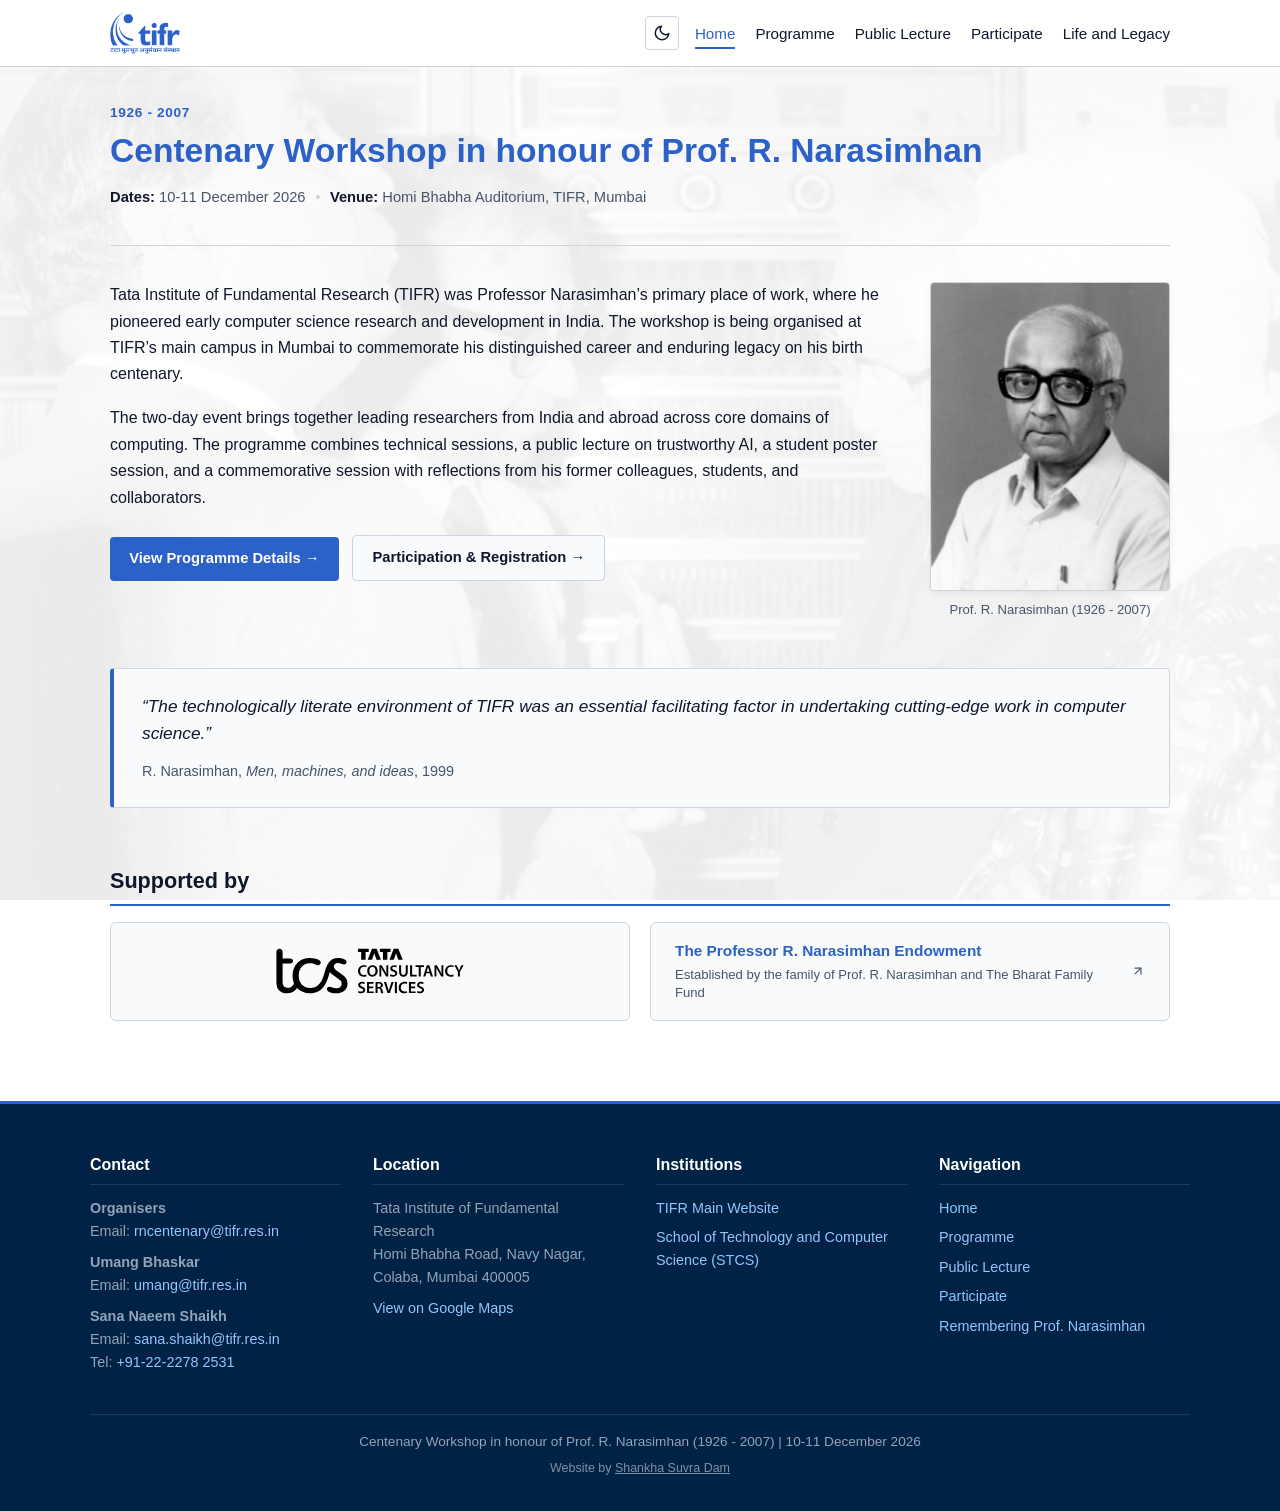
==== commit eb5fb860: "chore: consistent nav label for /programme" ====
--- a/index.html
+++ b/index.html
@@ -189,7 +189,7 @@
                     <h4>Navigation</h4>
                     <ul>
                         <li><a href="index.html">Home</a></li>
-                        <li><a href="programme.html">Programme Details</a></li>
+                        <li><a href="programme.html">Programme</a></li>
                         <li><a href="public-lecture.html">Public Lecture</a></li>
                         <li><a href="participate.html">Participate</a></li>
                         <li><a href="remembering.html">Remembering Prof. Narasimhan</a></li>
--- a/css/style.css
+++ b/css/style.css
@@ -316,7 +316,9 @@
   font-size: 0.9rem;
   background-color: var(--bg-surface);
   border: 1px solid var(--border-color);
-  padding: 0.35rem 0.75rem;
+  line-height: 1;
+  padding: 0.4rem 1rem 0.6rem;
+  margin-bottom: 1rem;
   border-radius: 3px;
 }
 
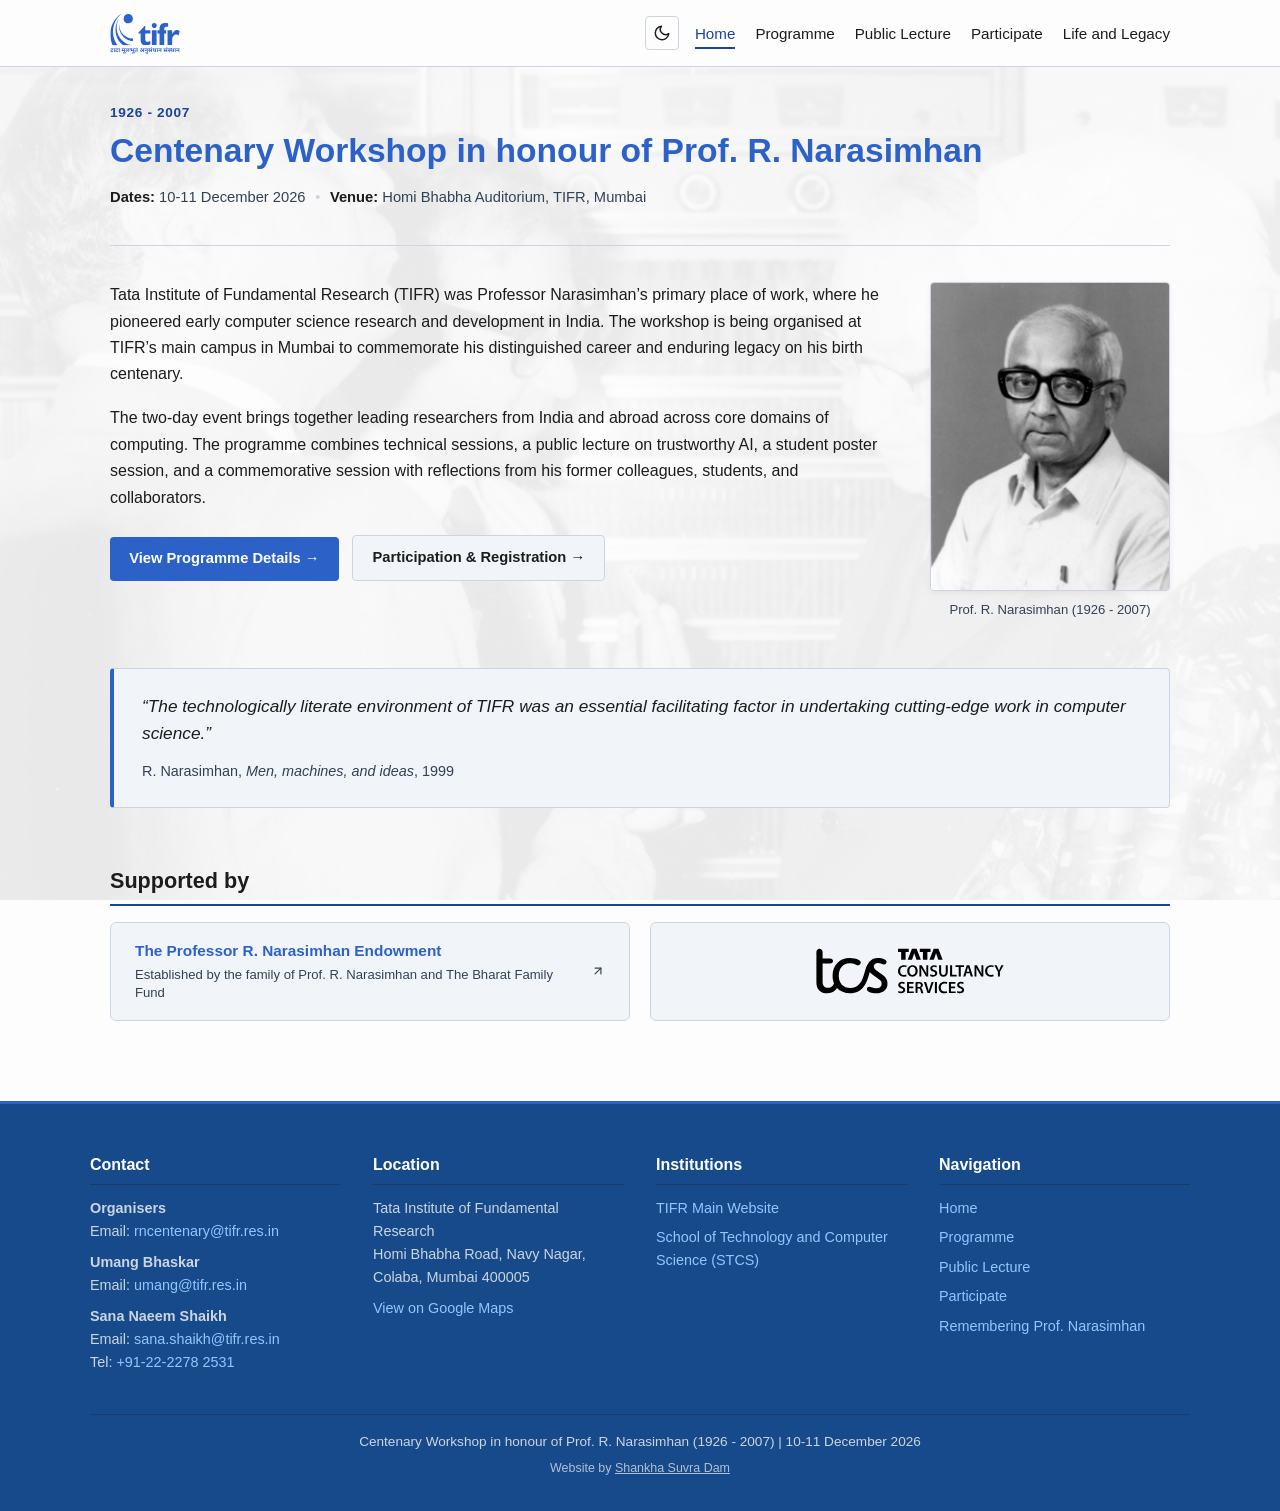
==== commit 33be032b: "logo svg file now" ====
--- a/index.html
+++ b/index.html
@@ -11,7 +11,7 @@
         <header class="site-header">
             <div class="nav-container">
                 <a href="index.html" class="brand-link">
-                    <img id="brand-logo" class="brand-logo" src="assets/tifr-logo-light.svg" alt="TIFR Logo" />
+                    <img id="brand-logo" class="brand-logo" src="assets/tifr-logo-blue.svg" alt="TIFR Logo" />
                 </a>
 
                 <div class="nav-controls">
--- a/css/style.css
+++ b/css/style.css
@@ -1,33 +1,43 @@
 /* Color tokens and theme variables */
 :root {
-  /* Institutional Blue */
-  --color-tifr-blue: #2c61c8;
-  /* Interactive accents and hovers */
-  --color-accent-blue: #2c61c8;
-  --color-accent-hover: #1f4bb0;
-
-  /* Light theme defaults */
-  --bg-page: #ffffff;
-  --bg-surface: #f8fafc;
-  --text-main: #0f172a;
-  --text-muted: #475569;
-  --border-color: #cbd5e1;
-  --nav-bg: #ffffff;
-  --footer-bg: #002244;
-  --footer-text: #e2e8f0;
-  --footer-muted: #94a3b8;
+  /* Official TIFR Brand Palette Tokens */
+  --tifr-blue-primary: #2C61C8;     /* Official Blue */
+  --tifr-blue-light: #178BCC;       /* Official Light Blue */
+  --tifr-teal: #009587;             /* Official Teal */
+  --tifr-black: #1C1C1C;            /* Official Black */
+  --tifr-white: #FDFDFD;            /* Official Off-White */
+  
+  --color-tifr-blue: #2C61C8;
+  --color-accent-blue: #1A439B;      /* we need high contrast for small text/links on white */
+  --color-accent-hover: #122F70;     /* for strong contrast on hover (found by brute forcing, prolly could improve?) */
+
+  /* Light Theme Surfaces & Text */
+  --bg-page: #FDFDFD;                /* Official TIFR Off-White, yet again! */
+  --bg-surface: #F1F5F9;
+  --text-main: #1C1C1C;              /* Official TIFR Black ;-) */
+  --text-muted: #334155;            /* Dark slate any muted text? */
+  --border-color: #CBD5E1;
+  --nav-bg: #FDFDFD;
+  --footer-bg: #174A8B;
+  --footer-text: #FDFDFD;
+  --footer-muted: #CBD5E1;
 }
 
 [data-theme="dark"] {
-  --bg-page: #18202c;
-  --bg-surface: #222c3c;
-  --text-main: #f1f5f9;
-  --text-muted: #94a3b8;
+  --color-tifr-blue: #38BDF8;
+  --color-accent-blue: #38BDF8;      /* Bright blue meeting 4.5:1+ against dark bg */
+  --color-accent-hover: #7DD3FC;
+
+  /* Dark Theme Surfaces & Text */
+  --bg-page: #0F172A;
+  --bg-surface: #1E293B;
+  --text-main: #F8FAFC;
+  --text-muted: #94A3B8;
   --border-color: #334155;
-  --nav-bg: #18202c;
-  --footer-bg: #101620;
-  --footer-text: #f1f5f9;
-  --footer-muted: #94a3b8;
+  --nav-bg: #0F172A;
+  --footer-bg: #090D16;
+  --footer-text: #F8FAFC;
+  --footer-muted: #94A3B8;
 }
 
 /* Reset and base typography */
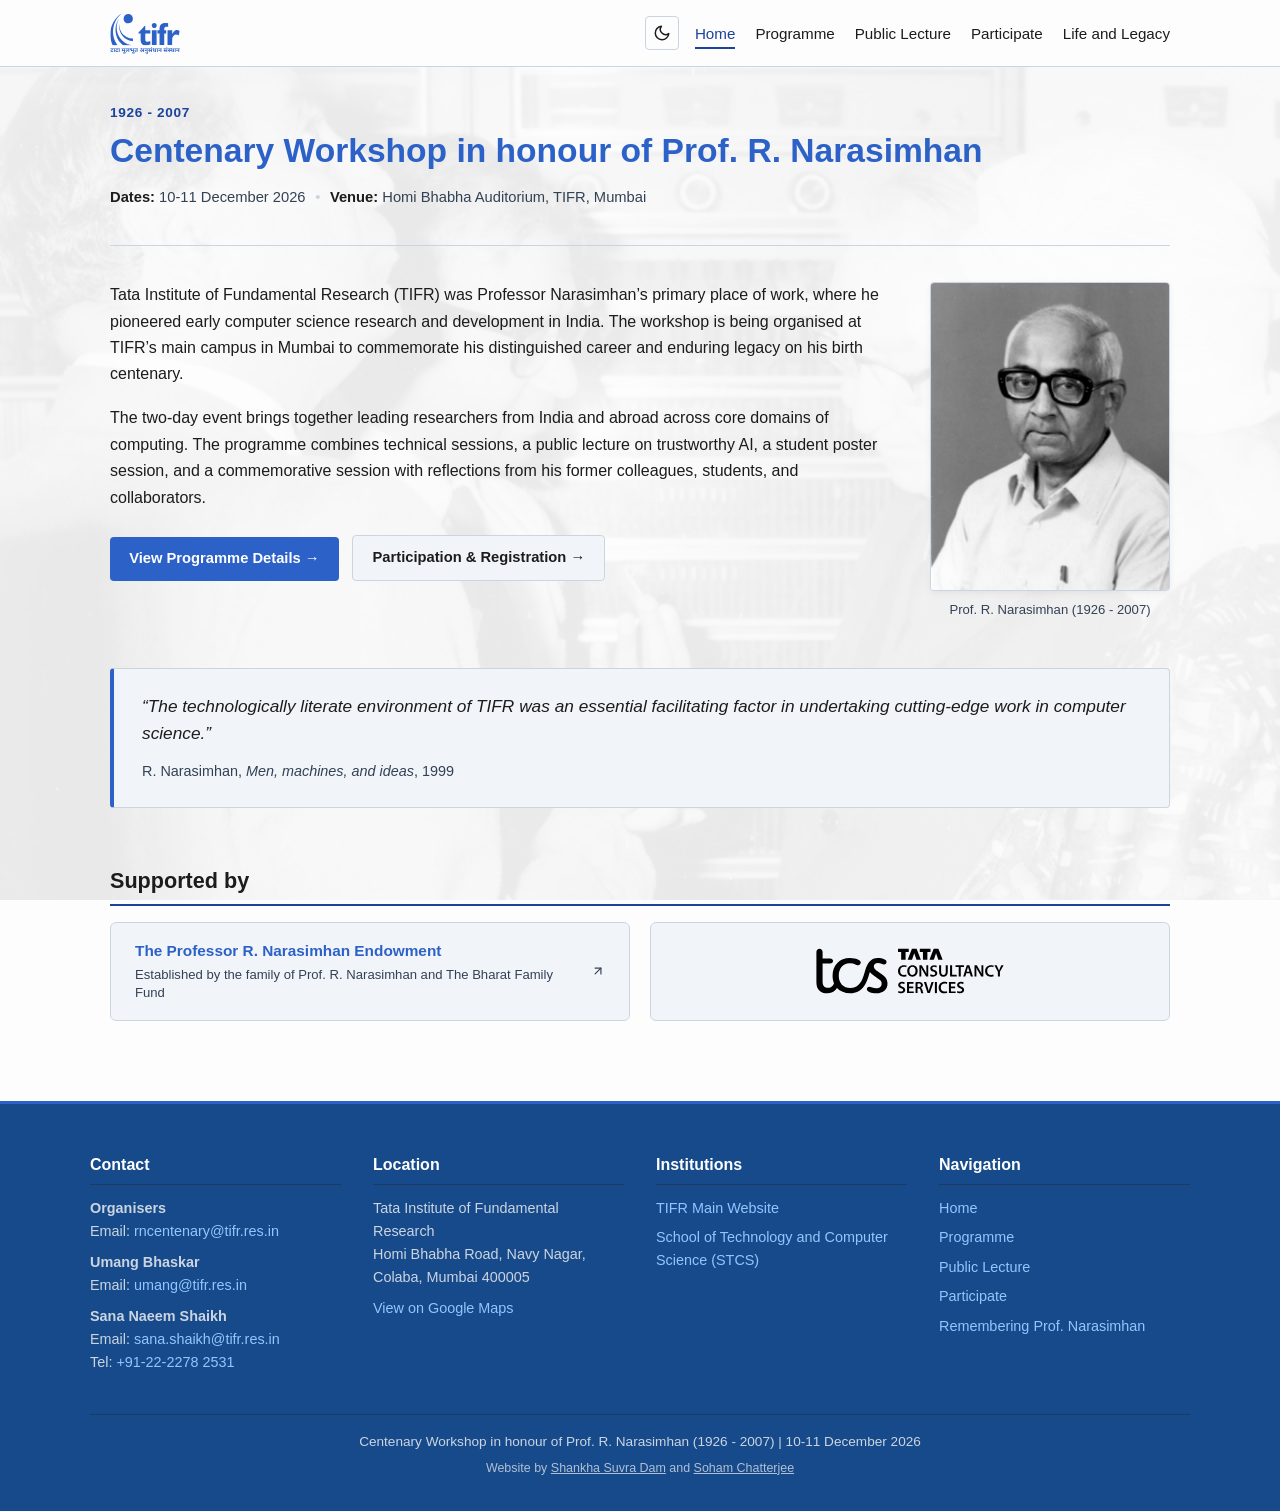
==== commit 83d608c7: "gitignore" ====
--- a/index.html
+++ b/index.html
@@ -203,6 +203,8 @@
                     Website by
                     <a href="https://spidermath.github.io/" target="_blank" rel="noopener noreferrer"
                         >Shankha Suvra Dam</a
+                    > and <a href="https://sohamch08.github.io/" target="_blank" rel="noopener noreferrer"
+                        >Soham Chatterjee</a
                     >
                 </p>
             </div>
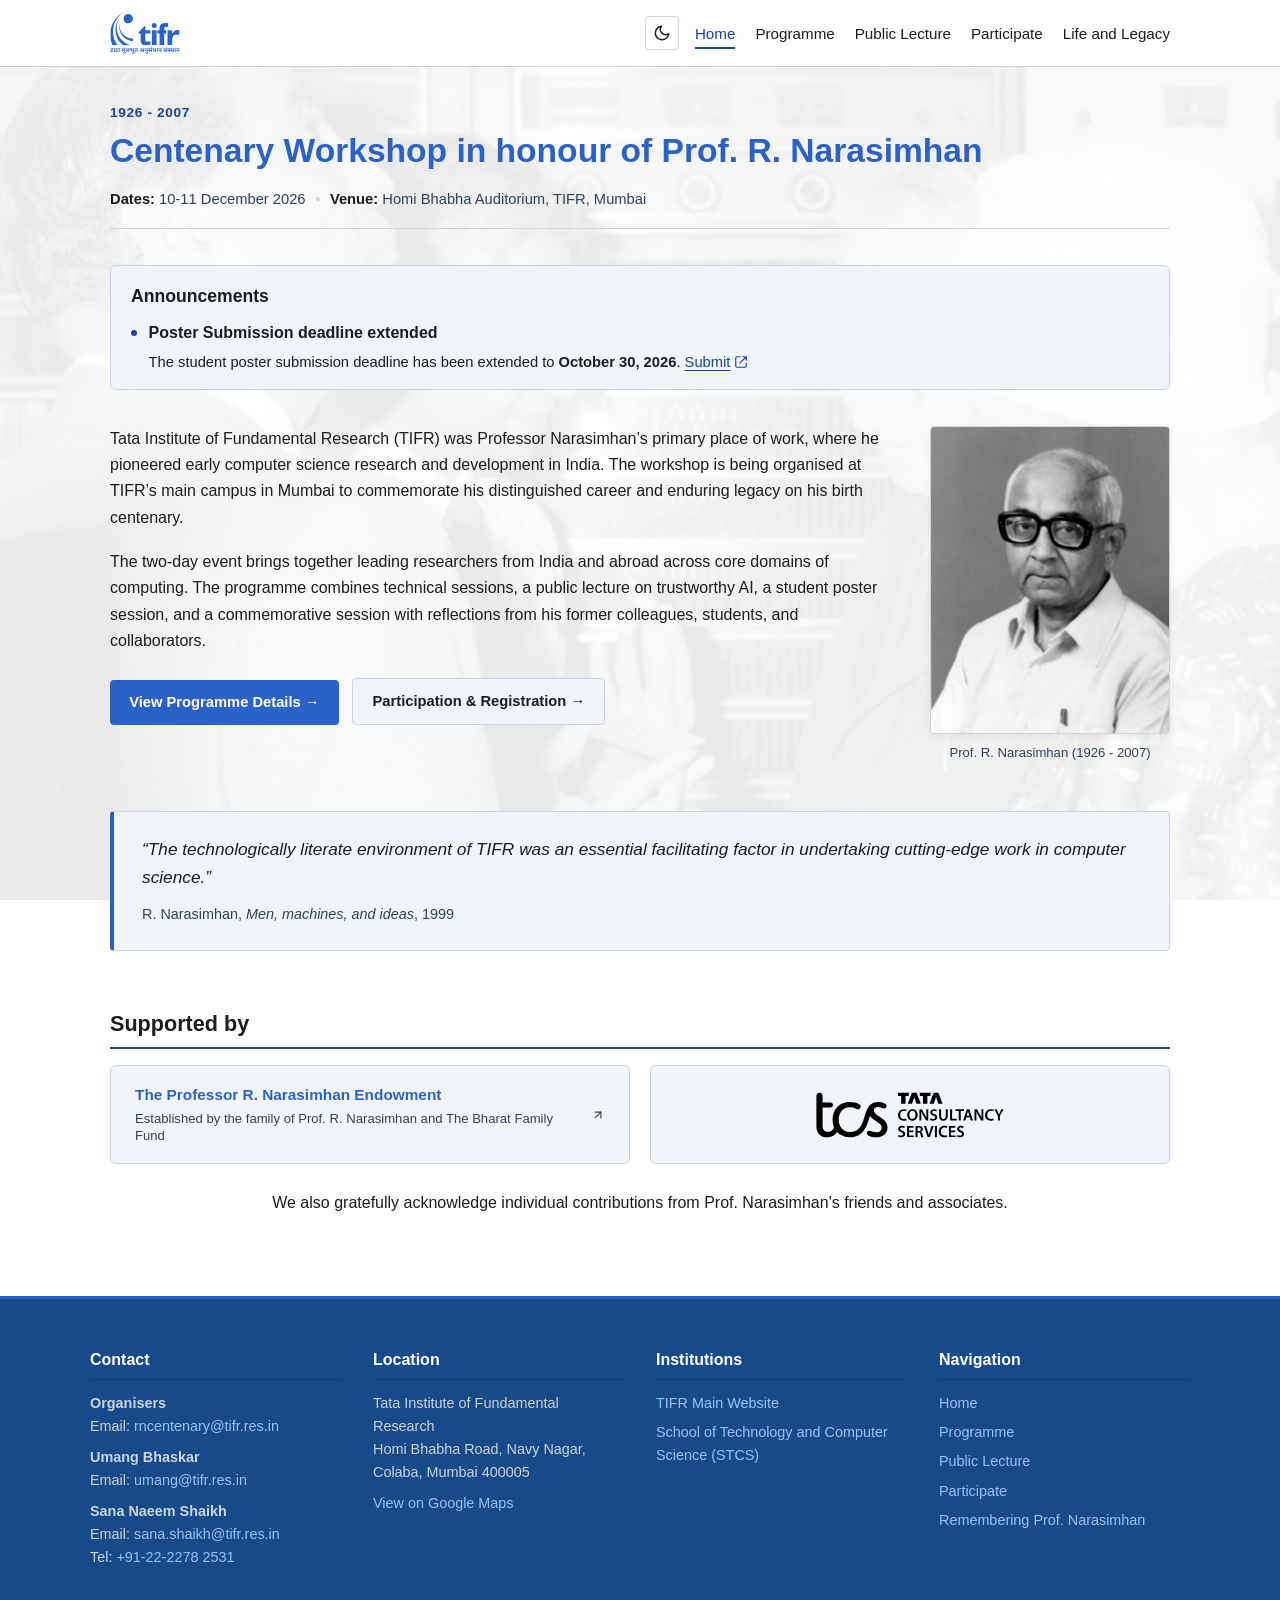
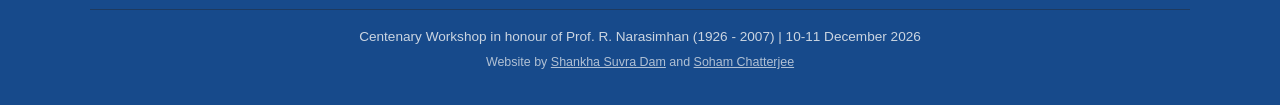
==== commit 0ee14830: "announcement box styling" ====
--- a/index.html
+++ b/index.html
@@ -82,9 +82,6 @@
         </header>
 
         <main id="main-content">
-            <!-- Notice container controlled by js/notices.js -->
-            <div id="notices-mount"></div>
-
             <header class="home-hero">
                 <div class="hero-badge">1926 - 2007</div>
                 <h1 class="hero-title">Centenary Workshop in honour of Prof. R. Narasimhan</h1>
@@ -94,6 +91,9 @@
                     <span class="detail-item"><strong>Venue:</strong> Homi Bhabha Auditorium, TIFR, Mumbai</span>
                 </div>
             </header>
+
+            <!-- Important announcements controlled by js/notices.js -->
+            <div id="notices-mount"></div>
 
             <section class="home-intro-section">
                 <div class="home-intro-text">
--- a/css/style.css
+++ b/css/style.css
@@ -287,14 +287,14 @@
 /* Programme Page Layout */
 .programme-header {
   margin-bottom: 2rem;
-  padding-bottom: 1.25rem;
+  padding-bottom: 1rem;
   border-bottom: 1px solid var(--border-color);
 }
 
 .page-title {
   font-size: 1.85rem;
   color: var(--color-tifr-blue);
-  margin-bottom: 0.35rem;
+  margin-bottom: 1rem;
 }
 
 [data-theme="dark"] .page-title {
@@ -308,6 +308,10 @@
   gap: 0.6rem;
   color: var(--text-muted);
   font-size: 0.92rem;
+  margin-bottom: 1rem;
+}
+
+.programme-meta {
   margin-bottom: 1rem;
 }
 
@@ -327,9 +331,14 @@
   background-color: var(--bg-surface);
   border: 1px solid var(--border-color);
   line-height: 1;
-  padding: 0.4rem 1rem 0.6rem;
+  padding: 0.5rem 1rem;
   margin-bottom: 1rem;
   border-radius: 3px;
+}
+
+.programme-header > :last-child,
+.home-hero > :last-child {
+  margin-bottom: 0;
 }
 
 .section-jump-nav span {
@@ -880,57 +889,111 @@
   }
 }
 
-/* Announcement Banners */
+/* Announcements */
 .notices-container {
   display: flex;
   flex-direction: column;
   gap: 0.75rem;
-  margin-bottom: 2rem;
+  margin-bottom: 2.25rem;
+  background-color: var(--bg-surface);
+  border: 1px solid var(--border-color);
+  border-radius: 6px;
+  padding: 1rem 1.25rem;
+}
+
+.announcements-heading {
+  font-size: 1.1rem;
 }
 
 .announcement-banner {
-  background-color: var(--bg-surface);
-  border: 1px solid var(--border-color);
-  border-left: 4px solid var(--color-accent-blue);
-  border-radius: 4px;
-  padding: 0.65rem 1rem;
-  display: flex;
-  align-items: center;
-  gap: 0.75rem;
+  display: flex;
+  align-items: flex-start;
+  gap: 1.25rem;
   font-size: 0.92rem;
 }
 
+.announcement-banner + .announcement-banner {
+  border-top: 1px solid var(--border-color);
+  padding-top: 0.75rem;
+}
+
 .announcement-tag {
-  background-color: var(--color-accent-blue);
-  color: #ffffff;
-  font-size: 0.75rem;
+  background-color: var(--bg-page);
+  color: var(--color-accent-blue);
+  font-size: 0.7rem;
   font-weight: 700;
   text-transform: uppercase;
   letter-spacing: 0.04em;
-  padding: 0.15rem 0.5rem;
-  border-radius: 3px;
+  padding: 0.3rem 0.6rem;
+  border-radius: 4px;
   flex-shrink: 0;
 }
 
+.announcement-content {
+  position: relative;
+  min-width: 0;
+  padding-left: 1.1rem;
+}
+
+.announcement-content::before {
+  content: "";
+  position: absolute;
+  top: 0.5rem;
+  left: 0;
+  width: 0.4rem;
+  height: 0.4rem;
+  border-radius: 50%;
+  background-color: var(--color-accent-blue);
+}
+
+.announcement-title {
+  color: var(--text-main);
+  font-size: 1rem;
+  line-height: 1.4;
+  margin-bottom: 0.4rem;
+}
+
 .announcement-text {
   color: var(--text-main);
-  line-height: 1.45;
+  line-height: 1.5;
+}
+
+.announcement-text p {
+  margin-bottom: 0.65rem;
+}
+
+.announcement-text p:last-child {
+  margin-bottom: 0;
+}
+
+.announcement-submit {
+  display: inline-flex;
+  align-items: center;
+  gap: 0.25rem;
+  white-space: nowrap;
 }
 
 .announcement-text a {
   color: var(--color-accent-blue);
   font-weight: 500;
   text-decoration: underline;
+  text-underline-offset: 3px;
 }
 
 .announcement-text a:hover {
   color: var(--color-accent-hover);
+}
+
+.announcement-text a:focus-visible {
+  outline: 2px solid var(--color-accent-blue);
+  outline-offset: 4px;
+  border-radius: 2px;
 }
 
 /* Home Hero Section */
 .home-hero {
   margin-bottom: 2.25rem;
-  padding-bottom: 1.25rem;
+  padding-bottom: 1rem;
   border-bottom: 1px solid var(--border-color);
 }
 
@@ -947,7 +1010,7 @@
   font-size: 2.1rem;
   line-height: 1.25;
   color: var(--color-tifr-blue);
-  margin-bottom: 0.85rem;
+  margin-bottom: 1rem;
 }
 
 [data-theme="dark"] .hero-title {
@@ -1072,7 +1135,7 @@
   .announcement-banner {
     flex-direction: column;
     align-items: flex-start;
-    gap: 0.4rem;
+    gap: 0.85rem;
   }
 }
 
@@ -1393,6 +1456,7 @@
   font-size: 0.82rem;
   line-height: 1.5;
   color: var(--text-muted);
+  white-space: pre-line;
 }
 
 /* Sponsorship & Institutional Support Grid */
@@ -1584,4 +1648,4 @@
   color: var(--text-muted);
   margin-top: 0.35rem;
   line-height: 1.55;
-}+}
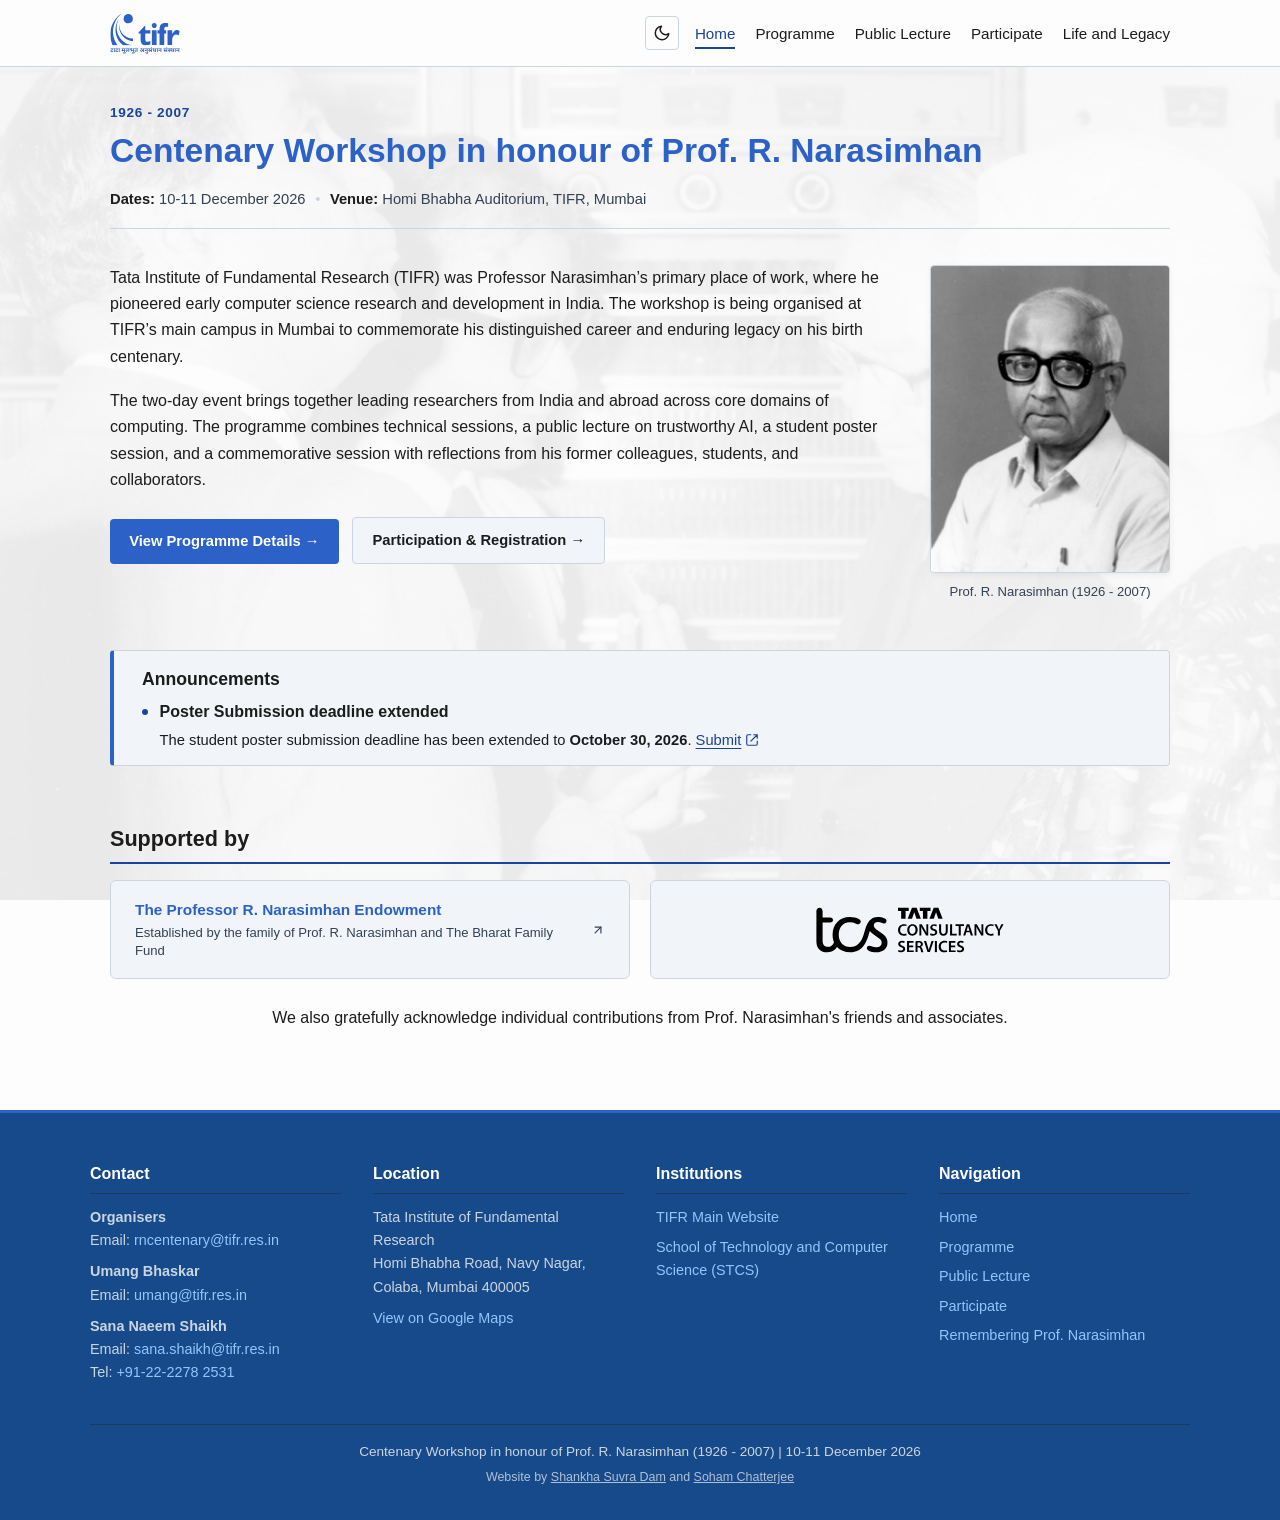
==== commit e0d0e2ef: "Replace homepage quote with compact announcements" ====
--- a/index.html
+++ b/index.html
@@ -92,9 +92,6 @@
                 </div>
             </header>
 
-            <!-- Important announcements controlled by js/notices.js -->
-            <div id="notices-mount"></div>
-
             <section class="home-intro-section">
                 <div class="home-intro-text">
                     <p>
@@ -122,16 +119,8 @@
                 </div>
             </section>
 
-            <!-- Narasimhan Quote Block -->
-            <section class="quote-section">
-                <blockquote class="narasimhan-quote">
-                    <p>
-                        “The technologically literate environment of TIFR was an essential facilitating factor in
-                        undertaking cutting-edge work in computer science.”
-                    </p>
-                    <cite>R. Narasimhan, <em>Men, machines, and ideas</em>, 1999</cite>
-                </blockquote>
-            </section>
+            <!-- Announcements controlled by js/notices.js -->
+            <div id="notices-mount" class="quote-section"></div>
 
             <!-- Dynamic Sponsors Strip -->
             <div id="sponsors-mount"></div>
--- a/css/style.css
+++ b/css/style.css
@@ -893,7 +893,7 @@
 .notices-container {
   display: flex;
   flex-direction: column;
-  gap: 0.75rem;
+  gap: 0.5rem;
   margin-bottom: 2.25rem;
   background-color: var(--bg-surface);
   border: 1px solid var(--border-color);
@@ -1089,15 +1089,17 @@
   margin-bottom: 2rem;
 }
 
-.narasimhan-quote {
+.narasimhan-quote,
+.quote-section .notices-container {
   background-color: var(--bg-surface);
   border: 1px solid var(--border-color);
   border-left: 4px solid var(--color-tifr-blue);
   border-radius: 4px;
-  padding: 1.5rem 1.75rem;
-}
-
-[data-theme="dark"] .narasimhan-quote {
+  padding: 0.85rem 1.75rem;
+}
+
+[data-theme="dark"] .narasimhan-quote,
+[data-theme="dark"] .quote-section .notices-container {
   border-left-color: var(--color-accent-blue);
 }
 
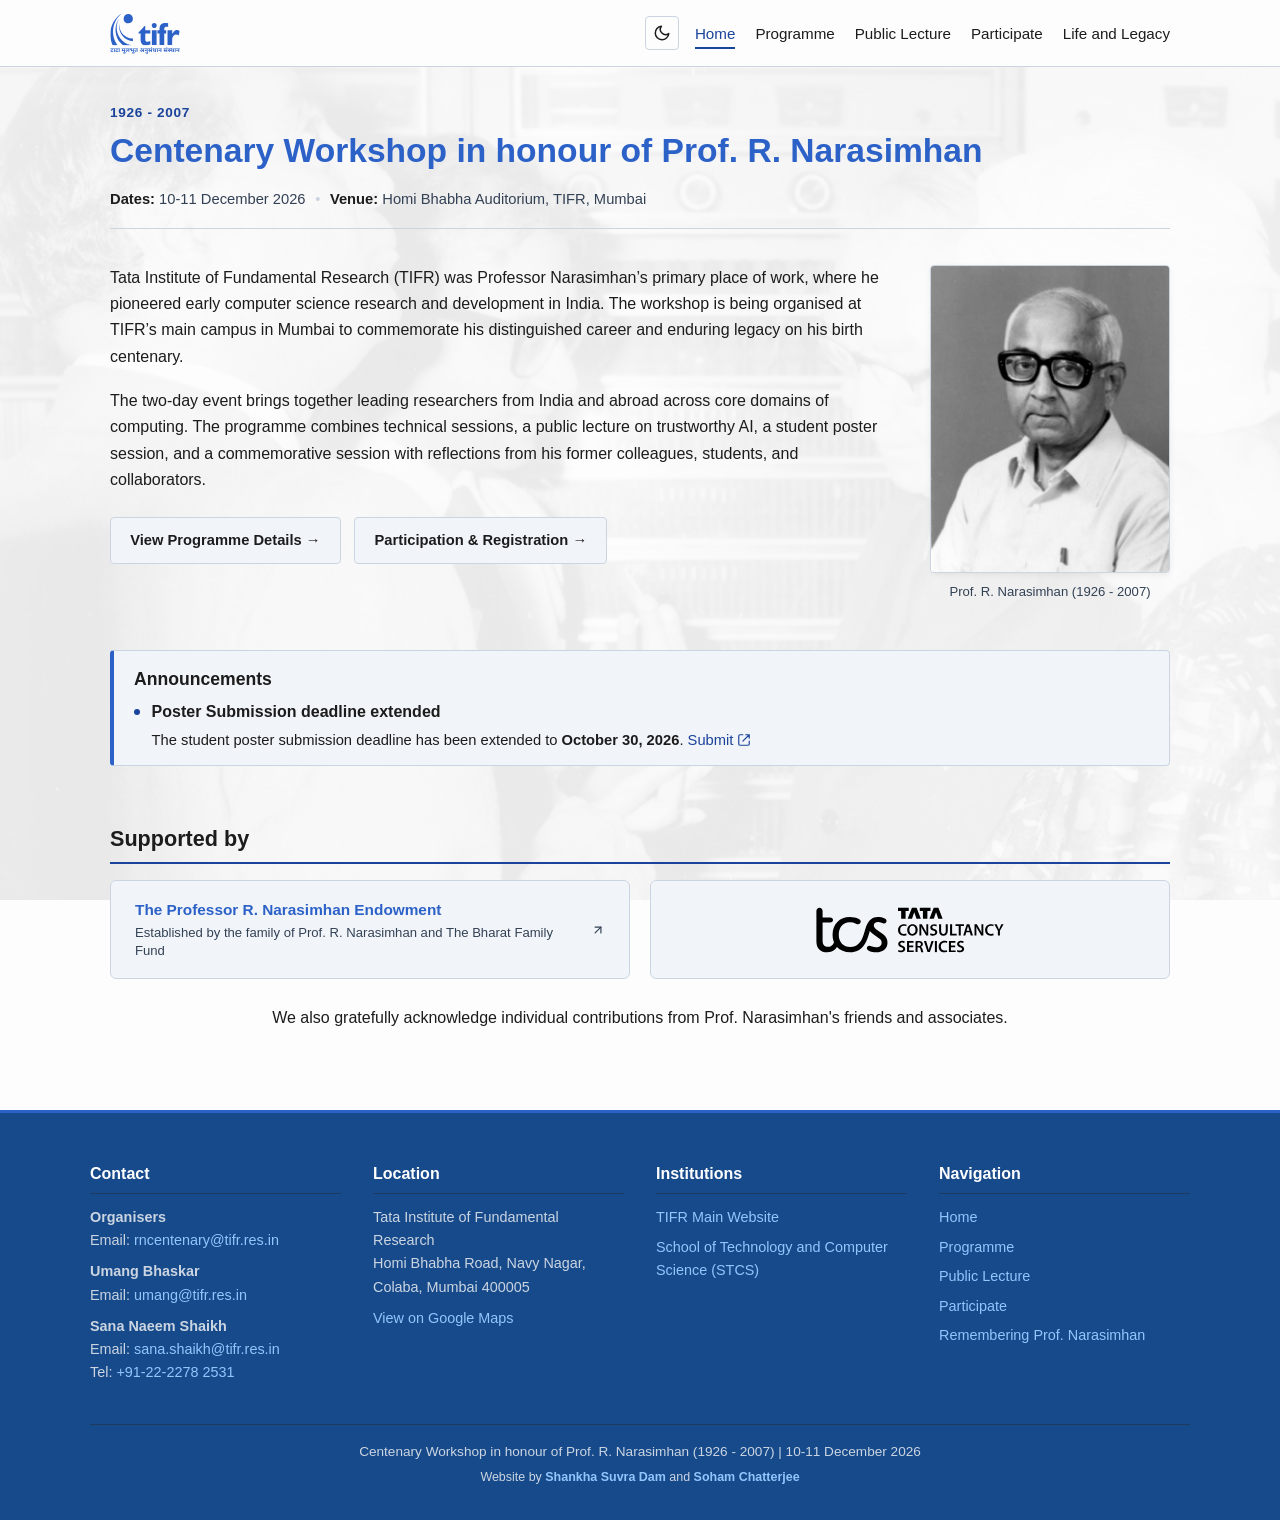
==== commit 54523e3d: "Programme Details Button" ====
--- a/index.html
+++ b/index.html
@@ -108,7 +108,7 @@
                     </p>
 
                     <div class="home-action-row">
-                        <a href="programme.html" class="btn-primary">View Programme Details &rarr;</a>
+                        <a href="programme.html" class="btn-secondary">View Programme Details &rarr;</a>
                         <a href="participate.html" class="btn-secondary">Participation & Registration &rarr;</a>
                     </div>
                 </div>
--- a/css/style.css
+++ b/css/style.css
@@ -9,7 +9,7 @@
   
   --color-tifr-blue: #2C61C8;
   --color-accent-blue: #1A439B;      /* we need high contrast for small text/links on white */
-  --color-accent-hover: #122F70;     /* for strong contrast on hover (found by brute forcing, prolly could improve?) */
+  --color-accent-hover: #0067D9;     /* Brighter blue keeps hover distinct and readable */
 
   /* Light Theme Surfaces & Text */
   --bg-page: #FDFDFD;                /* Official TIFR Off-White, yet again! */
@@ -26,18 +26,18 @@
 [data-theme="dark"] {
   --color-tifr-blue: #38BDF8;
   --color-accent-blue: #38BDF8;      /* Bright blue meeting 4.5:1+ against dark bg */
-  --color-accent-hover: #7DD3FC;
+  --color-accent-hover: #AAC7FF;
 
   /* Dark Theme Surfaces & Text */
   --bg-page: #0F172A;
   --bg-surface: #1E293B;
   --text-main: #F8FAFC;
-  --text-muted: #94A3B8;
+  --text-muted: #CBD5E1;
   --border-color: #334155;
   --nav-bg: #0F172A;
   --footer-bg: #090D16;
   --footer-text: #F8FAFC;
-  --footer-muted: #94A3B8;
+  --footer-muted: #CBD5E1;
 }
 
 /* Reset and base typography */
@@ -68,11 +68,17 @@
 a {
   color: var(--color-accent-blue);
   text-decoration: none;
+  transition: color 0.2s ease;
 }
 
 a:hover,
 a:focus {
-  text-decoration: underline;
+  color: var(--color-accent-hover);
+}
+
+a:focus-visible {
+  outline: 2px solid currentColor;
+  outline-offset: 3px;
 }
 
 /* Navbar */
@@ -124,11 +130,15 @@
   padding: 0.35rem 0;
 }
 
-.nav-menu a:hover,
 .nav-menu a.active {
   color: var(--color-accent-blue);
-  text-decoration: none;
-  border-bottom: 2px solid var(--color-accent-blue);
+  border-bottom: 2px solid currentColor;
+}
+
+.nav-menu a:hover,
+.nav-menu a:focus-visible {
+  color: var(--color-accent-hover);
+  border-bottom: 2px solid currentColor;
 }
 
 /* Theme button: permanently visible on desktop and mobile */
@@ -224,8 +234,9 @@
   color: #93c5fd;
 }
 
-.footer-col a:hover {
-  text-decoration: underline;
+.footer-col a:hover,
+.footer-col a:focus-visible {
+  color: #ffffff;
 }
 
 .footer-bottom {
@@ -242,15 +253,15 @@
     margin-top: 0.35rem;
     font-size: 0.78rem;
     color: var(--footer-muted);
-    opacity: 0.85;
 }
 
 .footer-credit a {
-    color: var(--footer-muted);
-    text-decoration: underline;
-}
-
-.footer-credit a:hover {
+    color: #93c5fd;
+    font-weight: 600;
+}
+
+.footer-credit a:hover,
+.footer-credit a:focus-visible {
     color: #ffffff;
 }
 
@@ -492,10 +503,15 @@
   transition: border-color 0.15s ease, background-color 0.15s ease;
 }
 
+.speaker-web-pill:hover,
+.speaker-web-pill:focus {
+  color: var(--color-accent-blue);
+  text-decoration: none;
+}
+
 .speaker-web-pill:hover {
   border-color: var(--color-accent-blue);
   background-color: var(--bg-surface);
-  text-decoration: none;
 }
 
 .speaker-web-pill svg {
@@ -976,11 +992,10 @@
 .announcement-text a {
   color: var(--color-accent-blue);
   font-weight: 500;
-  text-decoration: underline;
-  text-underline-offset: 3px;
-}
-
-.announcement-text a:hover {
+}
+
+.announcement-text a:hover,
+.announcement-text a:focus-visible {
   color: var(--color-accent-hover);
 }
 
@@ -1095,7 +1110,7 @@
   border: 1px solid var(--border-color);
   border-left: 4px solid var(--color-tifr-blue);
   border-radius: 4px;
-  padding: 0.85rem 1.75rem;
+  padding: 0.85rem 1.25rem;
 }
 
 [data-theme="dark"] .narasimhan-quote,
@@ -1432,6 +1447,13 @@
   color: var(--color-accent-blue);
 }
 
+.timetable-speaker a:hover,
+.timetable-speaker a:focus-visible,
+.subtalk-speaker a:hover,
+.subtalk-speaker a:focus-visible {
+  color: var(--color-accent-hover);
+}
+
 /* Collapsible Abstract */
 .subtalk-abstract-details {
   margin-top: 0.25rem;
@@ -1445,8 +1467,9 @@
   display: inline-block;
 }
 
-.subtalk-abstract-details summary:hover {
-  text-decoration: underline;
+.subtalk-abstract-details summary:hover,
+.subtalk-abstract-details summary:focus-visible {
+  color: var(--color-accent-hover);
 }
 
 .subtalk-abstract-body {
@@ -1459,6 +1482,18 @@
   line-height: 1.5;
   color: var(--text-muted);
   white-space: pre-line;
+}
+
+[data-theme="dark"] .subtalk-abstract-body {
+  background-color: var(--bg-surface);
+}
+
+.subtalk-bio-body {
+  color: var(--text-muted);
+}
+
+.subtalk-bio-body > strong:first-child {
+  color: var(--text-main);
 }
 
 /* Sponsorship & Institutional Support Grid */
@@ -1545,6 +1580,11 @@
   color: #93c5fd;
 }
 
+.sponsor-card:hover .sponsor-card-title,
+.sponsor-card:focus-visible .sponsor-card-title {
+  color: var(--color-accent-hover);
+}
+
 .sponsor-card-sub {
   font-size: 0.82rem;
   color: var(--text-muted);
@@ -1625,13 +1665,15 @@
   line-height: 1.4;
 }
 
-.reference-title:hover {
-  text-decoration: underline;
-  color: var(--color-accent-blue);
-}
-
 [data-theme="dark"] .reference-title {
   color: #93c5fd;
+}
+
+.reference-title:hover,
+.reference-title:focus-visible,
+[data-theme="dark"] .reference-title:hover,
+[data-theme="dark"] .reference-title:focus-visible {
+  color: var(--color-accent-hover);
 }
 
 .reference-title .external-arrow {
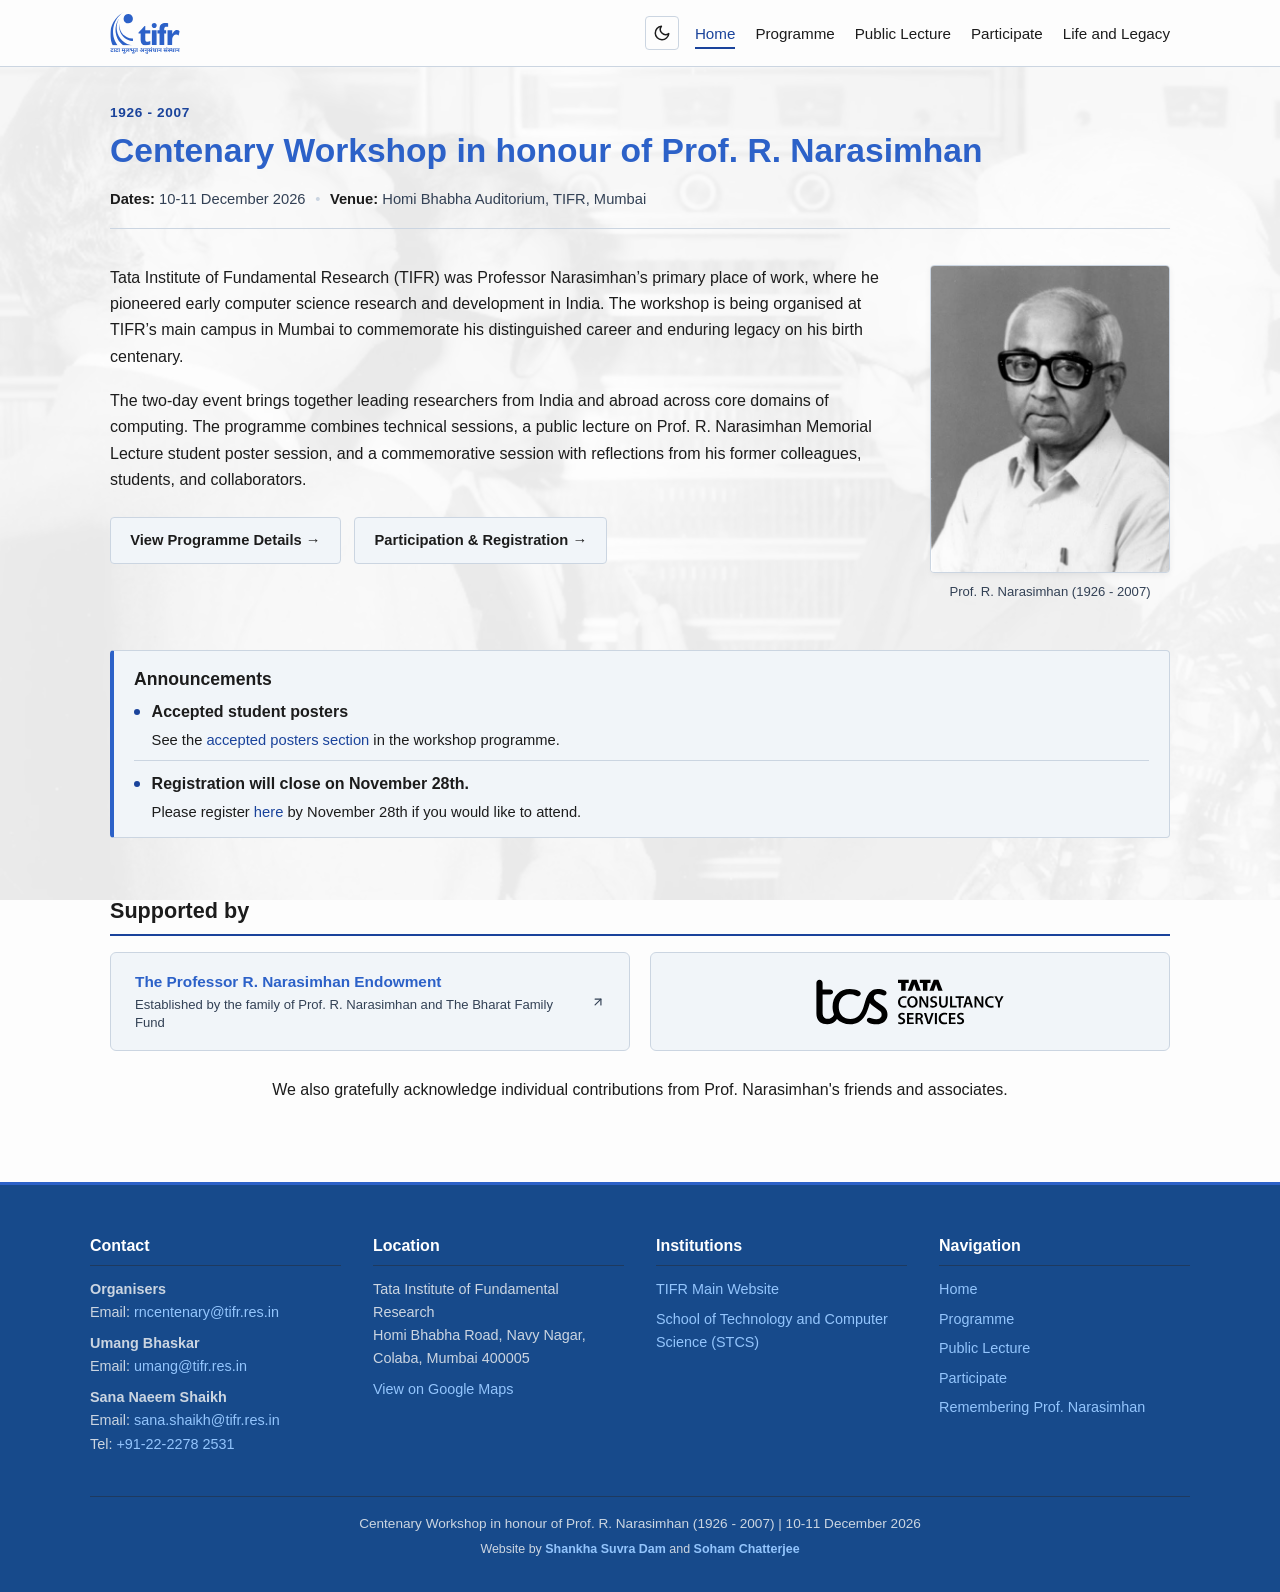
==== commit 9eb87ff9: "fix: public lecture to memorial lecture" ====
--- a/index.html
+++ b/index.html
@@ -1,207 +1,262 @@
 <!doctype html>
 <html lang="en" data-theme="light">
-    <head>
-        <meta charset="UTF-8" />
-        <meta name="viewport" content="width=device-width, initial-scale=1.0" />
-        <title>Centenary Workshop: Prof. R. Narasimhan (1926 - 2007) | TIFR Mumbai</title>
-        <link rel="icon" type="image/svg+xml" href="assets/tifr-favicon.svg" id="site-favicon" />
-        <link rel="stylesheet" href="css/style.css" />
-    </head>
-    <body data-page="home">
-        <header class="site-header">
-            <div class="nav-container">
-                <a href="index.html" class="brand-link">
-                    <img id="brand-logo" class="brand-logo" src="assets/tifr-logo-blue.svg" alt="TIFR Logo" />
-                </a>
-
-                <div class="nav-controls">
-                    <!-- Theme toggle: visible by default on both desktop and mobile -->
-                    <button id="theme-toggle" class="theme-toggle-btn" type="button" aria-label="Switch to dark theme">
-                        <!-- Sun icon (visible in dark mode) -->
-                        <svg
-                            class="theme-icon icon-sun"
-                            width="18"
-                            height="18"
-                            viewBox="0 0 24 24"
-                            fill="none"
-                            stroke="currentColor"
-                            stroke-width="2"
-                            stroke-linecap="round"
-                            stroke-linejoin="round"
-                            aria-hidden="true"
-                        >
-                            <circle cx="12" cy="12" r="5"></circle>
-                            <line x1="12" y1="1" x2="12" y2="3"></line>
-                            <line x1="12" y1="21" x2="12" y2="23"></line>
-                            <line x1="4.22" y1="4.22" x2="5.64" y2="5.64"></line>
-                            <line x1="18.36" y1="18.36" x2="19.78" y2="19.78"></line>
-                            <line x1="1" y1="12" x2="3" y2="12"></line>
-                            <line x1="21" y1="12" x2="23" y2="12"></line>
-                            <line x1="4.22" y1="19.78" x2="5.64" y2="18.36"></line>
-                            <line x1="18.36" y1="5.64" x2="19.78" y2="4.22"></line>
-                        </svg>
-                        <!-- Moon crescent icon (visible in light mode) -->
-                        <svg
-                            class="theme-icon icon-moon"
-                            width="18"
-                            height="18"
-                            viewBox="0 0 24 24"
-                            fill="none"
-                            stroke="currentColor"
-                            stroke-width="2"
-                            stroke-linecap="round"
-                            stroke-linejoin="round"
-                            aria-hidden="true"
-                        >
-                            <path d="M21 12.79A9 9 0 1 1 11.21 3 7 7 0 0 0 21 12.79z"></path>
-                        </svg>
-                    </button>
-
-                    <!-- Mobile hamburger: only visible on smaller viewports -->
-                    <button
-                        id="menu-toggle"
-                        class="mobile-menu-toggle"
-                        type="button"
-                        aria-label="Toggle menu"
-                        aria-expanded="false"
-                    >
-                        &#9776;
-                    </button>
-
-                    <nav>
-                        <ul id="primary-nav" class="nav-menu">
-                            <li><a href="index.html" class="active">Home</a></li>
-                            <li><a href="programme.html">Programme</a></li>
-                            <li><a href="public-lecture.html">Public Lecture</a></li>
-                            <li><a href="participate.html">Participate</a></li>
-                            <li><a href="remembering.html">Life and Legacy</a></li>
-                        </ul>
-                    </nav>
-                </div>
-            </div>
-        </header>
-
-        <main id="main-content">
-            <header class="home-hero">
-                <div class="hero-badge">1926 - 2007</div>
-                <h1 class="hero-title">Centenary Workshop in honour of Prof. R. Narasimhan</h1>
-                <div class="programme-details-bar">
-                    <span class="detail-item"><strong>Dates:</strong> 10-11 December 2026</span>
-                    <span class="detail-bullet" aria-hidden="true">&bull;</span>
-                    <span class="detail-item"><strong>Venue:</strong> Homi Bhabha Auditorium, TIFR, Mumbai</span>
-                </div>
-            </header>
-
-            <section class="home-intro-section">
-                <div class="home-intro-text">
-                    <p>
-                        Tata Institute of Fundamental Research (TIFR) was Professor Narasimhan’s primary place of work,
-                        where he pioneered early computer science research and development in India. The workshop is
-                        being organised at TIFR’s main campus in Mumbai to commemorate his distinguished career and
-                        enduring legacy on his birth centenary.
-                    </p>
-                    <p>
-                        The two-day event brings together leading researchers from India and abroad across core domains
-                        of computing. The programme combines technical sessions, a public lecture on trustworthy AI, a
-                        student poster session, and a commemorative session with reflections from his former colleagues,
-                        students, and collaborators.
-                    </p>
-
-                    <div class="home-action-row">
-                        <a href="programme.html" class="btn-secondary">View Programme Details &rarr;</a>
-                        <a href="participate.html" class="btn-secondary">Participation & Registration &rarr;</a>
-                    </div>
-                </div>
-
-                <div class="profile-figure-wrap">
-                    <img src="assets/r_narasimhan_photo.jpg" alt="Prof. R. Narasimhan" class="profile-main-photo" />
-                    <p class="figure-caption">Prof. R. Narasimhan (1926 - 2007)</p>
-                </div>
-            </section>
-
-            <!-- Announcements controlled by js/notices.js -->
-            <div id="notices-mount" class="quote-section"></div>
-
-            <!-- Dynamic Sponsors Strip -->
-            <div id="sponsors-mount"></div>
-        </main>
-
-        <footer class="site-footer">
-            <div class="footer-container">
-                <div class="footer-col">
-                    <h4>Contact</h4>
-                    <p>
-                        <strong>Organisers</strong><br />Email:
-                        <a href="mailto:rncentenary@tifr.res.in">rncentenary@tifr.res.in</a>
-                    </p>
-
-                    <p>
-                        <strong>Umang Bhaskar</strong><br />Email:
-                        <a href="mailto:umang@tifr.res.in">umang@tifr.res.in</a>
-                    </p>
-                    <p>
-                        <strong>Sana Naeem Shaikh</strong><br />Email:
-                        <a href="mailto:sana.shaikh@tifr.res.in">sana.shaikh@tifr.res.in</a><br />Tel:
-                        <a href="tel:+912222782531">+91-22-2278 2531</a>
-                    </p>
-                </div>
-
-                <div class="footer-col">
-                    <h4>Location</h4>
-                    <p>
-                        Tata Institute of Fundamental Research<br />Homi Bhabha Road, Navy Nagar, Colaba, Mumbai 400005
-                    </p>
-                    <p>
-                        <a href="https://maps.app.goo.gl/NHsNqvXtUPAAAsdW9" target="_blank" rel="noopener noreferrer"
-                            >View on Google Maps</a
-                        >
-                    </p>
-                </div>
-
-                <div class="footer-col">
-                    <h4>Institutions</h4>
-                    <ul>
-                        <li>
-                            <a href="https://www.tifr.res.in" target="_blank" rel="noopener noreferrer"
-                                >TIFR Main Website</a
-                            >
-                        </li>
-                        <li>
-                            <a href="https://www.tcs.tifr.res.in/web/" target="_blank" rel="noopener noreferrer"
-                                >School of Technology and Computer Science (STCS)</a
-                            >
-                        </li>
-                    </ul>
-                </div>
-
-                <div class="footer-col">
-                    <h4>Navigation</h4>
-                    <ul>
-                        <li><a href="index.html">Home</a></li>
-                        <li><a href="programme.html">Programme</a></li>
-                        <li><a href="public-lecture.html">Public Lecture</a></li>
-                        <li><a href="participate.html">Participate</a></li>
-                        <li><a href="remembering.html">Remembering Prof. Narasimhan</a></li>
-                    </ul>
-                </div>
-            </div>
-
-            <div class="footer-bottom">
-                <p>Centenary Workshop in honour of Prof. R. Narasimhan (1926 - 2007) | 10-11 December 2026</p>
-                <p class="footer-credit">
-                    Website by
-                    <a href="https://spidermath.github.io/" target="_blank" rel="noopener noreferrer"
-                        >Shankha Suvra Dam</a
-                    > and <a href="https://sohamch08.github.io/" target="_blank" rel="noopener noreferrer"
-                        >Soham Chatterjee</a
-                    >
-                </p>
-            </div>
-        </footer>
-
-        <script src="js/theme.js"></script>
-        <script src="js/notices.js"></script>
-        <script src="js/data.js"></script>
-        <script src="js/sponsors.js"></script>
-    </body>
+  <head>
+    <meta charset="UTF-8" />
+    <meta name="viewport" content="width=device-width, initial-scale=1.0" />
+    <title>
+      Centenary Workshop: Prof. R. Narasimhan (1926 - 2007) | TIFR Mumbai
+    </title>
+    <link
+      rel="icon"
+      type="image/svg+xml"
+      href="assets/tifr-favicon.svg"
+      id="site-favicon"
+    />
+    <link rel="stylesheet" href="css/style.css" />
+  </head>
+  <body data-page="home">
+    <header class="site-header">
+      <div class="nav-container">
+        <a href="index.html" class="brand-link">
+          <img
+            id="brand-logo"
+            class="brand-logo"
+            src="assets/tifr-logo-blue.svg"
+            alt="TIFR Logo"
+          />
+        </a>
+
+        <div class="nav-controls">
+          <!-- Theme toggle: visible by default on both desktop and mobile -->
+          <button
+            id="theme-toggle"
+            class="theme-toggle-btn"
+            type="button"
+            aria-label="Switch to dark theme"
+          >
+            <!-- Sun icon (visible in dark mode) -->
+            <svg
+              class="theme-icon icon-sun"
+              width="18"
+              height="18"
+              viewBox="0 0 24 24"
+              fill="none"
+              stroke="currentColor"
+              stroke-width="2"
+              stroke-linecap="round"
+              stroke-linejoin="round"
+              aria-hidden="true"
+            >
+              <circle cx="12" cy="12" r="5"></circle>
+              <line x1="12" y1="1" x2="12" y2="3"></line>
+              <line x1="12" y1="21" x2="12" y2="23"></line>
+              <line x1="4.22" y1="4.22" x2="5.64" y2="5.64"></line>
+              <line x1="18.36" y1="18.36" x2="19.78" y2="19.78"></line>
+              <line x1="1" y1="12" x2="3" y2="12"></line>
+              <line x1="21" y1="12" x2="23" y2="12"></line>
+              <line x1="4.22" y1="19.78" x2="5.64" y2="18.36"></line>
+              <line x1="18.36" y1="5.64" x2="19.78" y2="4.22"></line>
+            </svg>
+            <!-- Moon crescent icon (visible in light mode) -->
+            <svg
+              class="theme-icon icon-moon"
+              width="18"
+              height="18"
+              viewBox="0 0 24 24"
+              fill="none"
+              stroke="currentColor"
+              stroke-width="2"
+              stroke-linecap="round"
+              stroke-linejoin="round"
+              aria-hidden="true"
+            >
+              <path d="M21 12.79A9 9 0 1 1 11.21 3 7 7 0 0 0 21 12.79z"></path>
+            </svg>
+          </button>
+
+          <!-- Mobile hamburger: only visible on smaller viewports -->
+          <button
+            id="menu-toggle"
+            class="mobile-menu-toggle"
+            type="button"
+            aria-label="Toggle menu"
+            aria-expanded="false"
+          >
+            &#9776;
+          </button>
+
+          <nav>
+            <ul id="primary-nav" class="nav-menu">
+              <li><a href="index.html" class="active">Home</a></li>
+              <li><a href="programme.html">Programme</a></li>
+              <li><a href="public-lecture.html">Public Lecture</a></li>
+              <li><a href="participate.html">Participate</a></li>
+              <li><a href="remembering.html">Life and Legacy</a></li>
+            </ul>
+          </nav>
+        </div>
+      </div>
+    </header>
+
+    <main id="main-content">
+      <header class="home-hero">
+        <div class="hero-badge">1926 - 2007</div>
+        <h1 class="hero-title">
+          Centenary Workshop in honour of Prof. R. Narasimhan
+        </h1>
+        <div class="programme-details-bar">
+          <span class="detail-item"
+            ><strong>Dates:</strong> 10-11 December 2026</span
+          >
+          <span class="detail-bullet" aria-hidden="true">&bull;</span>
+          <span class="detail-item"
+            ><strong>Venue:</strong> Homi Bhabha Auditorium, TIFR, Mumbai</span
+          >
+        </div>
+      </header>
+
+      <section class="home-intro-section">
+        <div class="home-intro-text">
+          <p>
+            Tata Institute of Fundamental Research (TIFR) was Professor
+            Narasimhan’s primary place of work, where he pioneered early
+            computer science research and development in India. The workshop is
+            being organised at TIFR’s main campus in Mumbai to commemorate his
+            distinguished career and enduring legacy on his birth centenary.
+          </p>
+          <p>
+            The two-day event brings together leading researchers from India and
+            abroad across core domains of computing. The programme combines
+            technical sessions, a public lecture on Prof. R. Narasimhan Memorial
+            Lecture student poster session, and a commemorative session with
+            reflections from his former colleagues, students, and collaborators.
+          </p>
+
+          <div class="home-action-row">
+            <a href="programme.html" class="btn-secondary"
+              >View Programme Details &rarr;</a
+            >
+            <a href="participate.html" class="btn-secondary"
+              >Participation & Registration &rarr;</a
+            >
+          </div>
+        </div>
+
+        <div class="profile-figure-wrap">
+          <img
+            src="assets/r_narasimhan_photo.jpg"
+            alt="Prof. R. Narasimhan"
+            class="profile-main-photo"
+          />
+          <p class="figure-caption">Prof. R. Narasimhan (1926 - 2007)</p>
+        </div>
+      </section>
+
+      <!-- Announcements controlled by js/notices.js -->
+      <div id="notices-mount" class="quote-section"></div>
+
+      <!-- Dynamic Sponsors Strip -->
+      <div id="sponsors-mount"></div>
+    </main>
+
+    <footer class="site-footer">
+      <div class="footer-container">
+        <div class="footer-col">
+          <h4>Contact</h4>
+          <p>
+            <strong>Organisers</strong><br />Email:
+            <a href="mailto:rncentenary@tifr.res.in">rncentenary@tifr.res.in</a>
+          </p>
+
+          <p>
+            <strong>Umang Bhaskar</strong><br />Email:
+            <a href="mailto:umang@tifr.res.in">umang@tifr.res.in</a>
+          </p>
+          <p>
+            <strong>Sana Naeem Shaikh</strong><br />Email:
+            <a href="mailto:sana.shaikh@tifr.res.in">sana.shaikh@tifr.res.in</a
+            ><br />Tel:
+            <a href="tel:+912222782531">+91-22-2278 2531</a>
+          </p>
+        </div>
+
+        <div class="footer-col">
+          <h4>Location</h4>
+          <p>
+            Tata Institute of Fundamental Research<br />Homi Bhabha Road, Navy
+            Nagar, Colaba, Mumbai 400005
+          </p>
+          <p>
+            <a
+              href="https://maps.app.goo.gl/NHsNqvXtUPAAAsdW9"
+              target="_blank"
+              rel="noopener noreferrer"
+              >View on Google Maps</a
+            >
+          </p>
+        </div>
+
+        <div class="footer-col">
+          <h4>Institutions</h4>
+          <ul>
+            <li>
+              <a
+                href="https://www.tifr.res.in"
+                target="_blank"
+                rel="noopener noreferrer"
+                >TIFR Main Website</a
+              >
+            </li>
+            <li>
+              <a
+                href="https://www.tcs.tifr.res.in/web/"
+                target="_blank"
+                rel="noopener noreferrer"
+                >School of Technology and Computer Science (STCS)</a
+              >
+            </li>
+          </ul>
+        </div>
+
+        <div class="footer-col">
+          <h4>Navigation</h4>
+          <ul>
+            <li><a href="index.html">Home</a></li>
+            <li><a href="programme.html">Programme</a></li>
+            <li><a href="public-lecture.html">Public Lecture</a></li>
+            <li><a href="participate.html">Participate</a></li>
+            <li><a href="remembering.html">Remembering Prof. Narasimhan</a></li>
+          </ul>
+        </div>
+      </div>
+
+      <div class="footer-bottom">
+        <p>
+          Centenary Workshop in honour of Prof. R. Narasimhan (1926 - 2007) |
+          10-11 December 2026
+        </p>
+        <p class="footer-credit">
+          Website by
+          <a
+            href="https://spidermath.github.io/"
+            target="_blank"
+            rel="noopener noreferrer"
+            >Shankha Suvra Dam</a
+          >
+          and
+          <a
+            href="https://sohamch08.github.io/"
+            target="_blank"
+            rel="noopener noreferrer"
+            >Soham Chatterjee</a
+          >
+        </p>
+      </div>
+    </footer>
+
+    <script src="js/theme.js"></script>
+    <script src="js/notices.js"></script>
+    <script src="js/data.js"></script>
+    <script src="js/sponsors.js"></script>
+  </body>
 </html>
--- a/css/style.css
+++ b/css/style.css
@@ -336,6 +336,7 @@
 
 .section-jump-nav {
   display: inline-flex;
+  flex-wrap: wrap;
   align-items: center;
   gap: 0.5rem;
   font-size: 0.9rem;
@@ -362,6 +363,7 @@
 
 .programme-block {
   margin-bottom: 3rem;
+  scroll-margin-top: 5rem;
 }
 
 .section-heading {
@@ -422,6 +424,11 @@
 
 .timetable-title {
   color: var(--text-main);
+}
+
+.lecture-title-link svg {
+  margin-left: 0.2rem;
+  vertical-align: middle;
 }
 
 .timetable-speaker {
@@ -524,7 +531,70 @@
   line-height: 1.35;
 }
 
+.poster-list {
+  width: 100%;
+  border-collapse: collapse;
+  table-layout: fixed;
+  font-size: 0.92rem;
+}
+
+.poster-list th,
+.poster-list td {
+  border: 1px solid var(--border-color);
+  padding: 0.55rem 0.75rem;
+  text-align: left;
+  vertical-align: top;
+  overflow-wrap: anywhere;
+}
+
+.poster-list th {
+  background-color: var(--bg-surface);
+}
+
+.poster-list th:first-child {
+  width: 3rem;
+}
+
+.poster-list th:nth-child(2) {
+  width: 55%;
+}
+
+.poster-list th:nth-child(3) {
+  width: 18%;
+}
+
+.poster-list th:first-child,
+.poster-list td:first-child:not([colspan]) {
+  padding-inline: 0.25rem;
+  text-align: center;
+  white-space: nowrap;
+  font-variant-numeric: tabular-nums;
+}
+
+.poster-list .poster-list-empty {
+  padding: 1.25rem 0.75rem;
+  color: var(--text-muted);
+  text-align: center;
+}
+
 @media (max-width: 600px) {
+  .poster-list th,
+  .poster-list td {
+    padding-inline: 0.35rem;
+  }
+
+  .poster-list th:first-child {
+    width: 2.25rem;
+  }
+
+  .poster-list th:nth-child(2) {
+    width: calc(50% - 2.25rem);
+  }
+
+  .poster-list th:nth-child(3) {
+    width: 25%;
+  }
+
   .timetable-time {
     width: 105px;
     font-size: 0.85rem;
@@ -623,6 +693,16 @@
   background-color: var(--color-accent-hover);
 }
 
+/* Add this below your existing .btn-primary CSS */
+.btn-primary.disabled,
+.btn-primary[disabled] {
+  pointer-events: none; /* Disables mouse clicks and hover states */
+  background-color: #cccccc !important; /* Grays out the button */
+  color: #666666 !important;
+  cursor: not-allowed;
+  opacity: 0.65;
+}
+
 /* Venue Section Layout */
 .venue-layout {
   display: grid;
@@ -756,7 +836,7 @@
   pointer-events: none;
 
   /* Path to the chosen archival image */
-  background-image: url("../assets/narasimhan-at-tifr-1.jpg");
+  background-image: url("../assets/narasimhan-at-tifr-1.webp");
   background-size: cover;
   background-position: center center;
   background-repeat: no-repeat;
@@ -849,6 +929,7 @@
 }
 
 .speaker-profile-media {
+  align-self: center;
   display: flex;
   flex-direction: column;
   align-items: center;
@@ -1427,6 +1508,9 @@
 }
 
 .subtalk-item {
+  display: flex;
+  flex-direction: column;
+  gap: 0.15rem;
   font-size: 0.9rem;
   line-height: 1.45;
 }
@@ -1440,7 +1524,6 @@
 .subtalk-speaker {
   font-size: 0.84rem;
   color: var(--text-muted);
-  margin-top: 0.15rem;
 }
 
 .subtalk-speaker a {
@@ -1455,21 +1538,45 @@
 }
 
 /* Collapsible Abstract */
-.subtalk-abstract-details {
-  margin-top: 0.25rem;
-}
-
-.subtalk-abstract-details summary {
-  font-size: 0.78rem;
+.timetable-title:has(> .abstract-toggle),
+.subtalk-title:has(> .abstract-toggle) {
+  text-wrap: balance;
+}
+
+.abstract-toggle {
+  display: inline-flex;
+  align-items: center;
+  gap: 0.125em;
+  margin-inline-start: 0.2rem;
+  min-height: 1.5rem;
+  border: 0;
+  background: none;
   color: var(--color-accent-blue);
+  font-family: inherit;
+  font-size: inherit;
+  font-weight: 600;
+  line-height: 1.4;
   cursor: pointer;
-  user-select: none;
-  display: inline-block;
-}
-
-.subtalk-abstract-details summary:hover,
-.subtalk-abstract-details summary:focus-visible {
+}
+
+.abstract-toggle:hover,
+.abstract-toggle:focus-visible {
   color: var(--color-accent-hover);
+}
+
+.abstract-toggle:focus-visible {
+  outline: 2px solid currentColor;
+  outline-offset: 3px;
+}
+
+.abstract-toggle[aria-expanded="true"] svg {
+  transform: rotate(-90deg);
+}
+
+@media (prefers-reduced-motion: no-preference) {
+  .abstract-toggle svg {
+    transition: transform 0.15s ease;
+  }
 }
 
 .subtalk-abstract-body {
